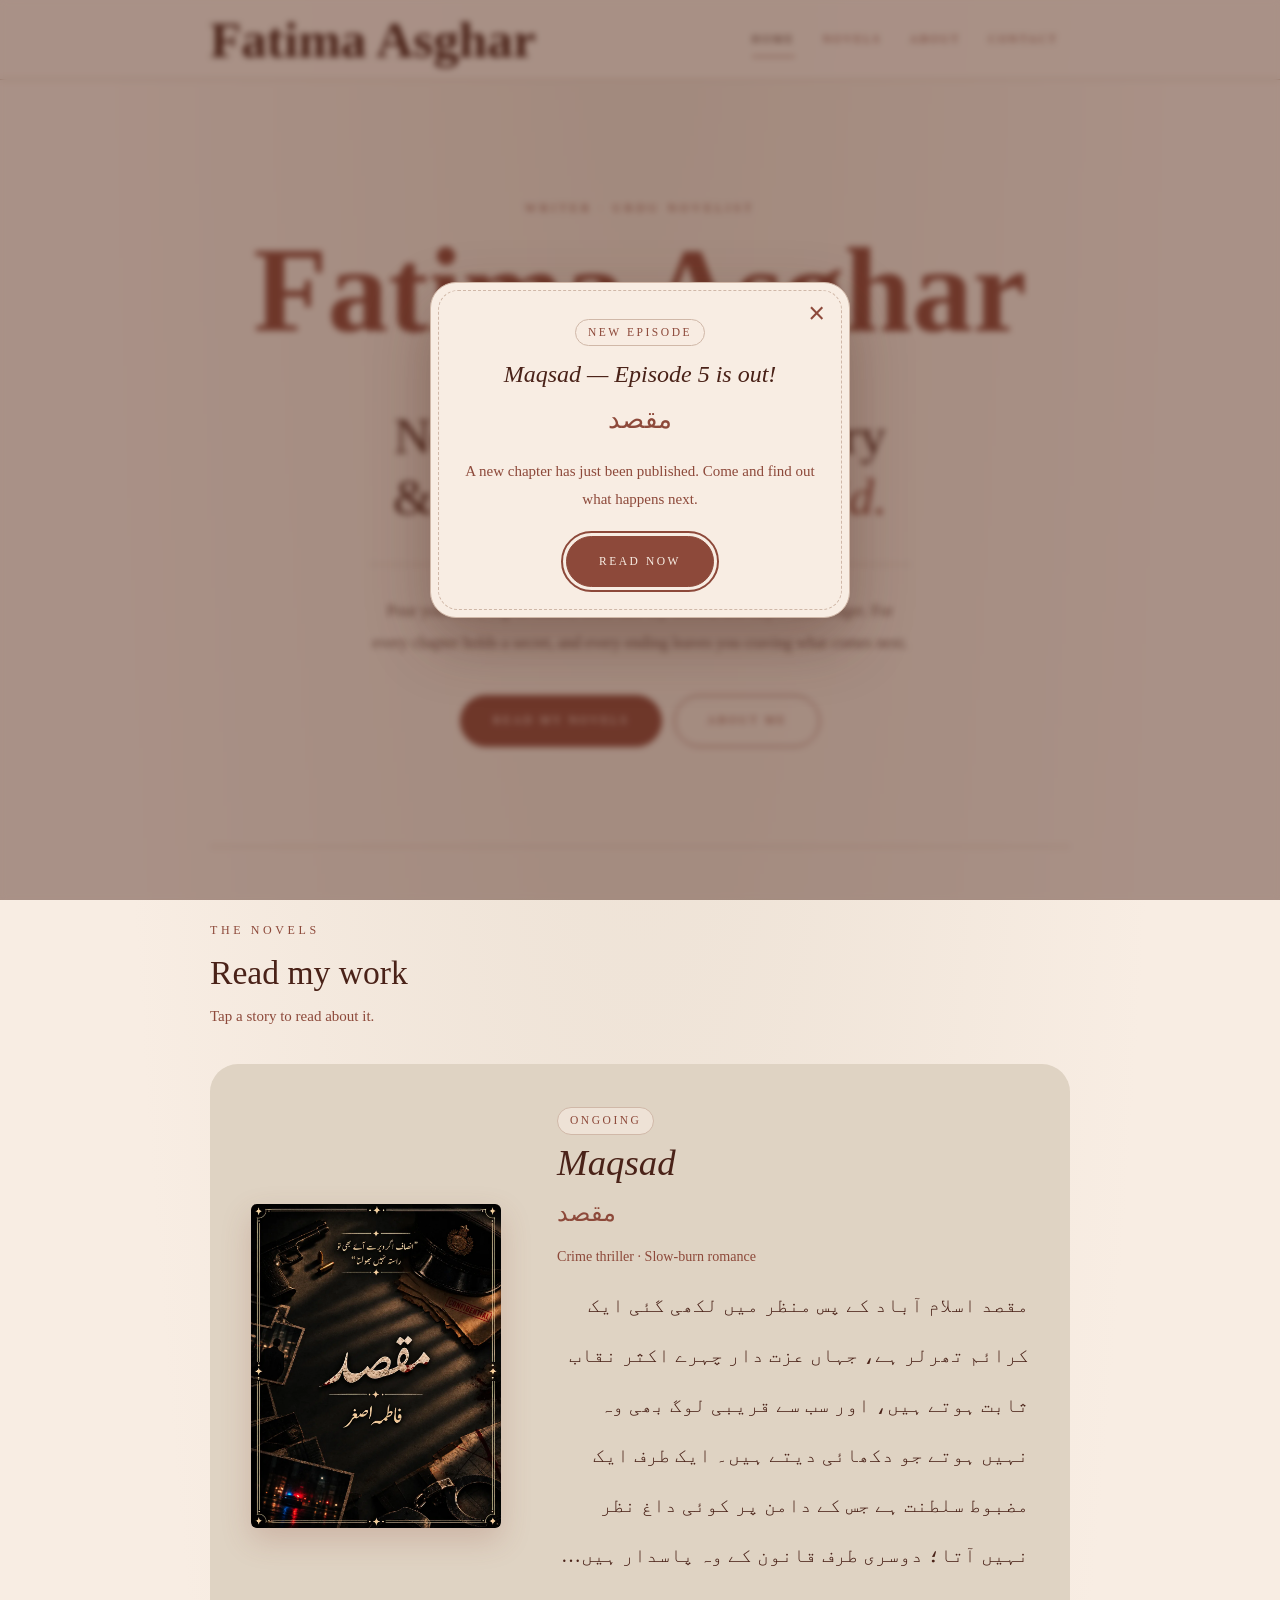
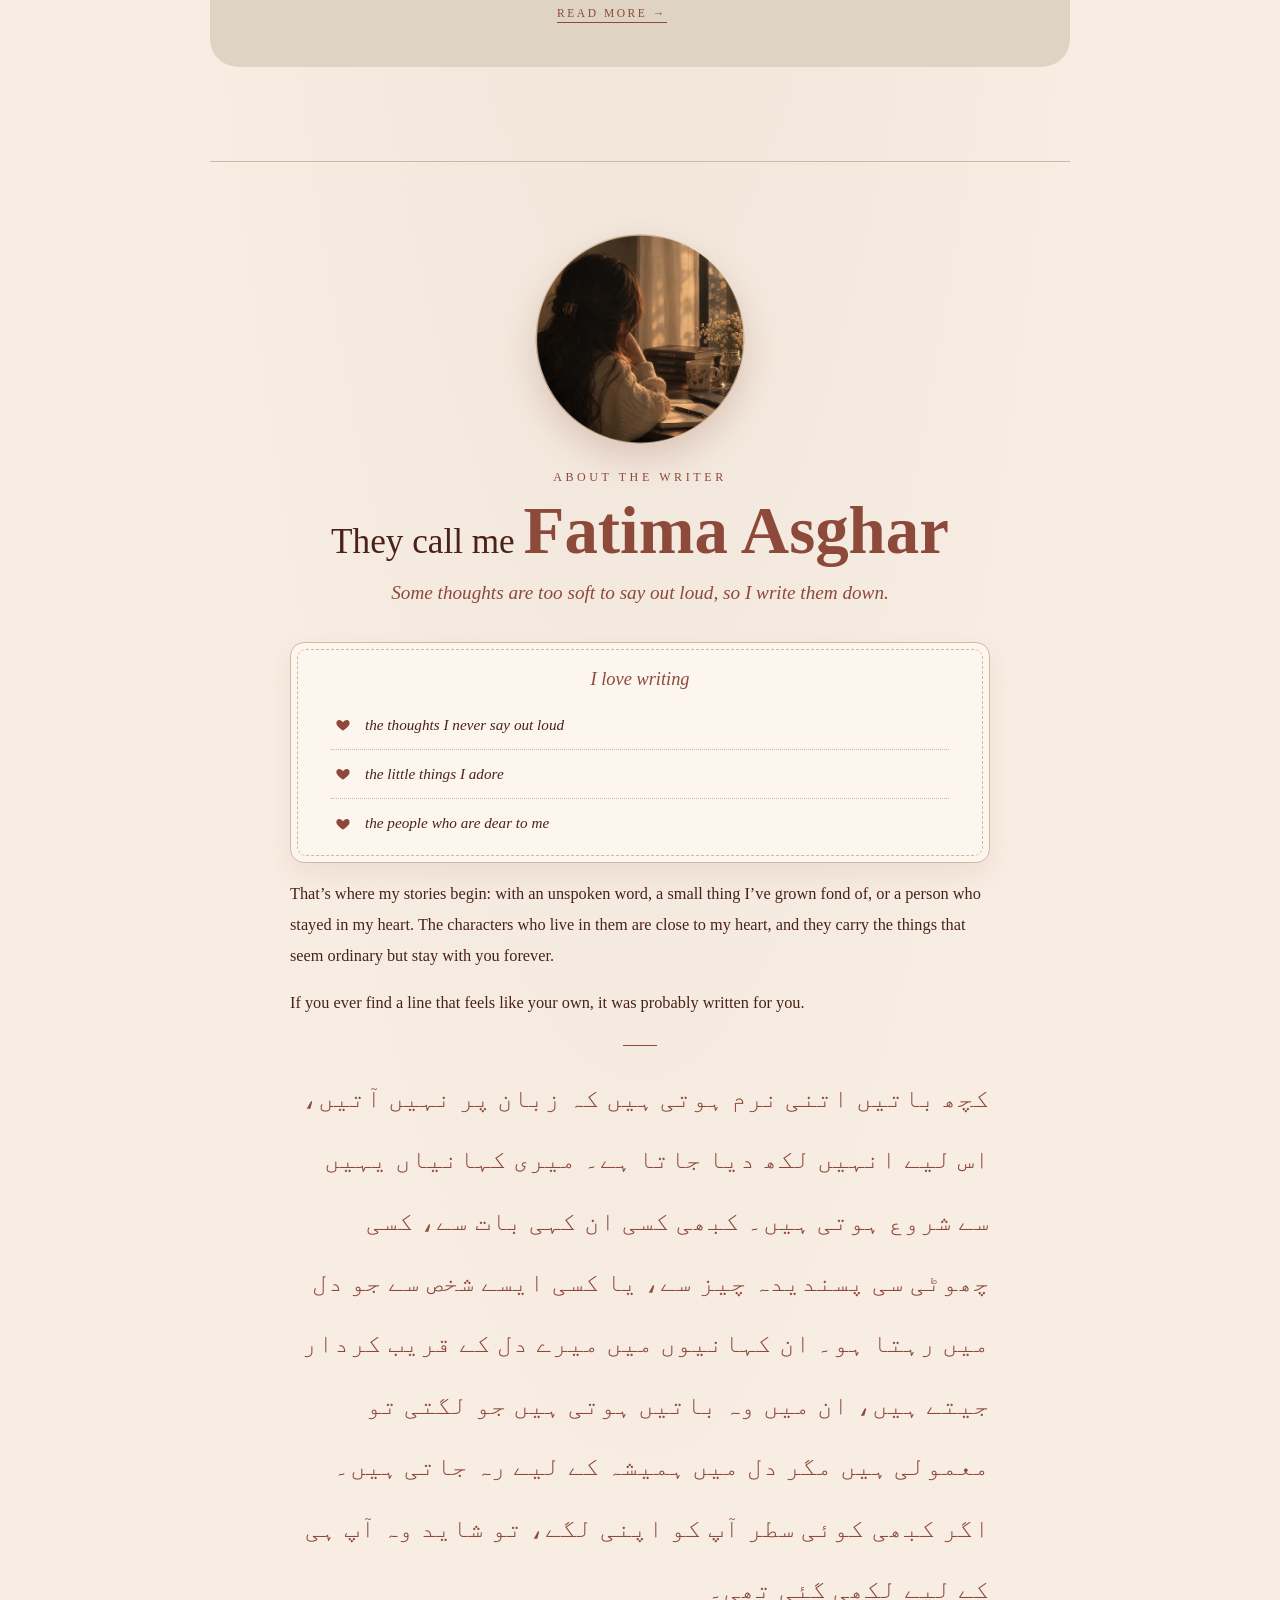
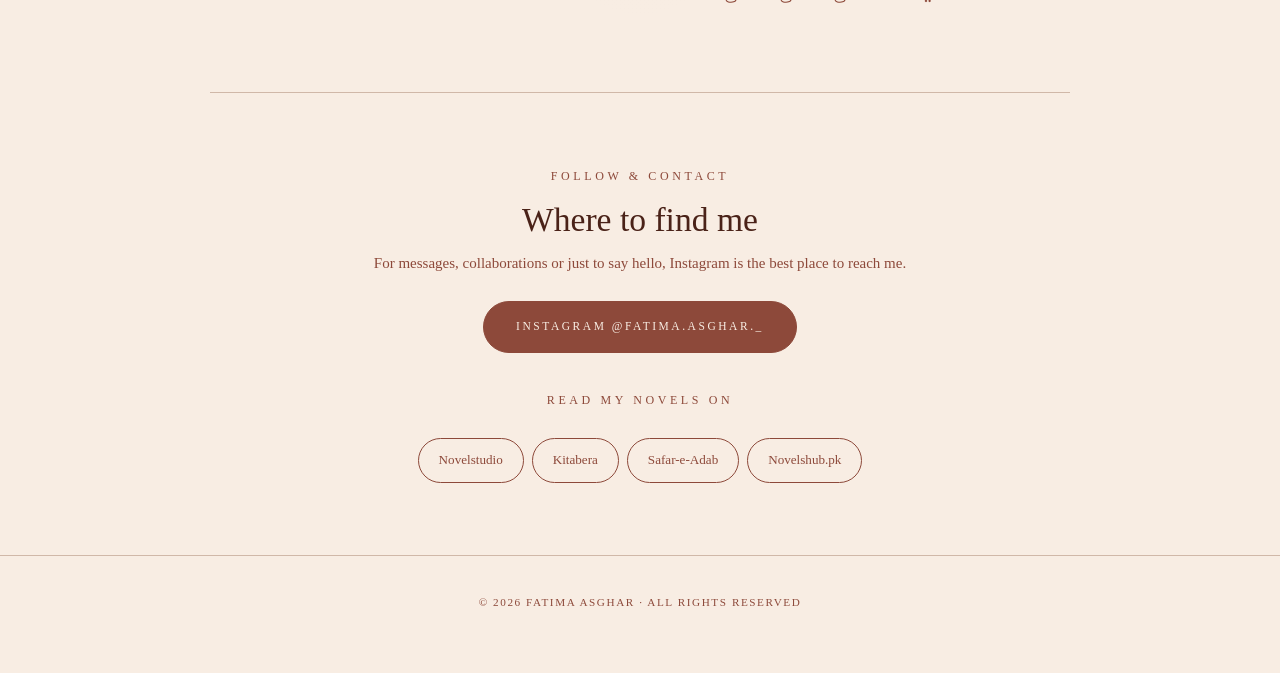
==== index.html @ 2ea10fa3 "Add files via upload" ====
<!DOCTYPE html>
<html lang="en">

<head>
  <meta charset="utf-8">
  <meta name="viewport" content="width=device-width, initial-scale=1, viewport-fit=cover">
  <title>Fatima Asghar Novels — Urdu Novelist | Maqsad</title>
  <meta name="color-scheme" content="light">
  <meta name="theme-color" content="#F8EDE3">
  <meta name="description"
    content="Fatima Asghar novels — read serialized Urdu novels of love, mystery and the things left unsaid. Current novel: Maqsad (مقصد), a crime thriller with a slow-burn romance.">
  <meta name="author" content="Fatima Asghar">
  <meta name="robots" content="index, follow, max-image-preview:large">
  <link rel="canonical" href="https://fatima-asghar.netlify.app/">

  <!-- Share preview (WhatsApp, Instagram, Facebook, Telegram, X, iMessage) -->
  <meta property="og:type" content="website">
  <meta property="og:site_name" content="Fatima Asghar">
  <meta property="og:locale" content="en_US">
  <meta property="og:title" content="Fatima Asghar Novels — Urdu Novelist">
  <meta property="og:description" content="Serialized Urdu novels of love, mystery and the things left unsaid.">
  <meta property="og:url" content="https://fatima-asghar.netlify.app/">
  <meta property="og:image" content="https://fatima-asghar.netlify.app/share.jpg">
  <meta property="og:image:secure_url" content="https://fatima-asghar.netlify.app/share.jpg">
  <meta property="og:image:type" content="image/jpeg">
  <meta property="og:image:width" content="1200">
  <meta property="og:image:height" content="630">
  <meta property="og:image:alt" content="Fatima Asghar writing by a sunlit window, with Urdu books beside her">
  <meta name="twitter:card" content="summary_large_image">
  <meta name="twitter:title" content="Fatima Asghar Novels — Urdu Novelist">
  <meta name="twitter:description" content="Serialized Urdu novels of love, mystery and the things left unsaid.">
  <meta name="twitter:image" content="https://fatima-asghar.netlify.app/share.jpg">

  <!-- Icons: browser tab, Google results, bookmarks, iPhone/iPad, Android -->
  <link rel="icon" href="/favicon.ico" sizes="any">
  <link rel="icon" href="/favicon.svg" type="image/svg+xml">
  <link rel="icon" href="/favicon-48.png" type="image/png" sizes="48x48">
  <link rel="icon" href="/favicon-192.png" type="image/png" sizes="192x192">
  <link rel="apple-touch-icon" href="/apple-touch-icon.png" sizes="180x180">
  <link rel="manifest" href="/site.webmanifest">
  <meta name="application-name" content="Fatima Asghar">
  <meta name="apple-mobile-web-app-title" content="Fatima Asghar">
  <meta name="mobile-web-app-capable" content="yes">
  <!-- Fonts are bundled with the site (fonts/ folder). The small Latin fonts are preloaded; the large Urdu font loads in the background (see script.js) -->
  <link rel="preload" href="fonts/tangerine.woff2" as="font" type="font/woff2" crossorigin>
  <link rel="preload" href="fonts/lb.woff2" as="font" type="font/woff2" crossorigin>
  <link rel="preload" href="fonts/lbi.woff2" as="font" type="font/woff2" crossorigin>
  <script>
    var d = document.documentElement;
    d.classList.add('js', 'fl');
    /* hold the page back for a moment until the small Latin fonts are ready, so text never swaps fonts mid-view */
    function showPage() { d.classList.remove('fl'); }
    if (document.fonts && document.fonts.load) {
      Promise.all([
        document.fonts.load('bold 1em Tangerine', 'Fatima'),
        document.fonts.load('1em "Libre Baskerville"', 'Novels'),
        document.fonts.load('italic 1em "Libre Baskerville"', 'Novels')
      ]).then(showPage, showPage);
    }
    setTimeout(showPage, 2500);
    /* failsafe: if script.js never runs, reveal everything */
    setTimeout(function () { if (!d.dataset.ok) d.classList.remove('js') }, 4000);
  </script>

  <script type="application/ld+json">
  {
    "@context": "https://schema.org",
    "@type": "WebSite",
    "name": "Fatima Asghar",
    "alternateName": ["Fatima Asghar Novels", "Fatima Asghar Urdu Novels"],
    "url": "https://fatima-asghar.netlify.app/"
  }
  </script>

  <script type="application/ld+json">
  {
    "@context": "https://schema.org",
    "@type": "Person",
    "description": "Urdu novelist writing serialized novels of love, mystery and the things left unsaid.",
    "name": "Fatima Asghar",
    "jobTitle": "Urdu novelist",
    "knowsLanguage": "ur",
    "mainEntityOfPage": "https://fatima-asghar.netlify.app/",
    "image": "https://fatima-asghar.netlify.app/writer.webp",
    "url": "https://fatima-asghar.netlify.app/",
    "sameAs": ["https://www.instagram.com/fatima.asghar._/"]
  }
  </script>

  <link rel="stylesheet" href="style.css">
</head>

<body>
  <a class="skip" href="#main">Skip to content</a>
  <canvas id="petals" aria-hidden="true"></canvas>

  <nav id="nav" aria-label="Main">
    <div class="wrap nv">
      <a class="logo" href="#home">Fatima Asghar</a>
      <button class="mb" id="mb" aria-expanded="false" aria-controls="lk">Menu</button>
      <div class="lk" id="lk">
        <a href="#home">Home</a>
        <a href="#novels">Novels</a>
        <a href="#about">About</a>
        <a href="#follow">Contact</a>
      </div>
    </div>
  </nav>

  <main class="wrap" id="main" tabindex="-1">
    <div id="homeView">
      <header class="hero" id="home">
        <div class="lab">Writer · Urdu novelist</div>
        <div class="nm">Fatima Asghar</div>
        <span class="ln"></span>
        <h1>Novels of love, mystery &amp; <i>the things left unsaid.</i></h1>
        <p class="kick"><span>Serialized Urdu fiction, brewed with emotion.</span></p>
        <p class="intro">Pour yourself a cup of coffee, settle into my stories, and stay a little longer. For every
          chapter holds a secret, and every ending leaves you craving what comes next.</p>
        <div class="btns">
          <a class="btn solid" href="#novels">Read my novels</a>
          <a class="btn" href="#about">About me</a>
        </div>
      </header>

      <section id="novels" class="rv">
        <div class="lab">The Novels</div>
        <h2>Read my work</h2>
        <p class="sub">Tap a story to read about it.</p>
        <div id="list"><p class="sub">Fatima Asghar writes serialized Urdu novels of love, mystery and the things left unsaid. Her current novel is Maqsad (مقصد), a crime thriller with a slow-burn romance set in Islamabad. If the list does not appear, please refresh the page, or read the novels on the platforms listed under Contact below.</p></div>
        <noscript>
          <p>Please enable JavaScript to see the novels, or find them on the platforms listed under Contact below.</p>
        </noscript>
      </section>

      <section id="about" class="rv">
        <div class="about">
          <img class="pfp" src="writer.webp" alt="Fatima Asghar writing by a sunlit window" width="240" height="240" loading="lazy">
          <div class="lab">About the writer</div>
          <h2 class="script">They call me <span class="sig">Fatima Asghar</span></h2>
          <p class="lead">Some thoughts are too soft to say out loud, so I write them down.</p>
          <div class="loves">
            <div class="lab">I love writing</div>
            <div><i class="bu" aria-hidden="true"></i>the thoughts I never say out loud</div>
            <div><i class="bu" aria-hidden="true"></i>the little things I adore</div>
            <div><i class="bu" aria-hidden="true"></i>the people who are dear to me</div>
          </div>
          <p class="body">That’s where my stories begin: with an unspoken word, a small thing I’ve grown fond of, or a
            person who
            stayed in my heart. The characters who live in them are close to my heart, and they carry the things that
            seem ordinary but stay with you forever.</p>
          <p class="body">If you ever find a line that feels like your own, it was probably written for you.</p>
          <span class="ln"></span>
          <p class="ur" lang="ur" dir="rtl">کچھ باتیں اتنی نرم ہوتی ہیں کہ زبان پر نہیں آتیں، اس لیے انہیں لکھ دیا
            جاتا ہے۔ میری کہانیاں
            یہیں سے شروع ہوتی ہیں۔ کبھی کسی ان کہی بات سے، کسی چھوٹی سی پسندیدہ چیز سے، یا کسی ایسے شخص سے جو دل میں
            رہتا
            ہو۔
            ان کہانیوں میں میرے دل کے قریب کردار جیتے ہیں، ان میں وہ باتیں ہوتی ہیں جو لگتی تو معمولی ہیں مگر دل میں
            ہمیشہ
            کے لیے رہ جاتی ہیں۔ اگر کبھی کوئی سطر آپ کو اپنی لگے، تو شاید وہ آپ ہی کے لیے لکھی گئی تھی۔</p>
        </div>
      </section>

      <section id="follow" class="rv follow">
        <div class="lab">Follow &amp; contact</div>
        <h2>Where to find me</h2>
        <p class="sub">For messages, collaborations or just to say hello, Instagram is the best place to reach me.</p>
        <a class="btn solid" href="https://www.instagram.com/fatima.asghar._/" target="_blank" rel="noopener">Instagram
          @fatima.asghar._</a>
        <div class="lab read">Read my novels on</div>
        <ul class="plats" aria-label="Platforms where my novels are published">
          <li class="lnk"><a href="https://novelstudiopk.com/?s=Fatima+asghar" target="_blank"
              rel="noopener">Novelstudio</a></li>
          <li class="lnk"><a href="https://kitabera.vercel.app/writer/fatima-asghar" target="_blank"
              rel="noopener">Kitabera</a></li>
          <li class="lnk"><a href="https://safareadab.com/author/asgharfatima/" target="_blank"
              rel="noopener">Safar-e-Adab</a></li>
          <li class="lnk"><a href="https://novelshub.pk/book-author/fatima-asghar" target="_blank"
              rel="noopener">Novelshub.pk</a></li>
        </ul>
      </section>
    </div>

    <div id="novelView" hidden></div>
  </main>

  <footer>© <span id="yr"></span> Fatima Asghar · All rights reserved</footer>
  <button id="top" aria-label="Back to top">↑</button>

  <div class="pop" id="pop" hidden role="dialog" aria-modal="true" aria-labelledby="popT">
    <div class="pop-card">
      <button class="pop-x" id="popX" aria-label="Close">×</button>
      <span class="pill">New episode</span>
      <h3 id="popT"></h3>
      <p class="ur" lang="ur" dir="rtl" id="popU"></p>
      <p class="pop-s" id="popS"></p>
      <a class="btn solid" id="popGo" href="#">Read now</a>
    </div>
  </div>

  <script src="script.js"></script>
</body>

</html>
---- style.css ----
/* ===== Fonts (bundled in /fonts, nothing loads from Google) ===== */
@font-face {
  font-family: 'Tangerine';
  src: url('fonts/tangerine.woff2') format('woff2');
  font-weight: 700;
  font-style: normal;
  font-display: block;
}

@font-face {
  font-family: 'Libre Baskerville';
  src: url('fonts/lb.woff2') format('woff2');
  font-weight: 400 700;
  font-style: normal;
  font-display: block;
}

@font-face {
  font-family: 'Libre Baskerville';
  src: url('fonts/lbi.woff2') format('woff2');
  font-weight: 400 700;
  font-style: italic;
  font-display: block;
}

/* Jameel Noori is large (5 MB). Noto Nastaliq (160 KB) shows right away, then Jameel replaces it once it has downloaded. */
@font-face {
  font-family: 'Jameel Noori Nastaleeq';
  src: url('fonts/jameel.woff2') format('woff2');
  font-weight: 400;
  font-style: normal;
  font-display: swap;
}

@font-face {
  font-family: 'Noto Nastaliq Urdu';
  src: url('fonts/noto-nastaliq-urdu.woff2') format('woff2');
  font-weight: 400;
  font-style: normal;
  font-display: swap;
}

/* ===== Tokens ===== */
:root {
  color-scheme: light;
  --bg: #F8EDE3;
  --sand: #DFD3C3;
  --line: #D0B8A8;
  --accent: #8D493A;
  --soft: #8D493A;
  --ink: #4a2218;
  --muted: #6f4f44;
  --radius: 26px;
  --serif: 'Libre Baskerville', Georgia, serif;
  --script: 'Tangerine', cursive;
  --urdu: 'Jameel Noori Nastaleeq', 'Noto Nastaliq Urdu', 'Noto Naskh Arabic', 'Segoe UI', Tahoma, serif;
  box-sizing: border-box;
  padding-top: env(safe-area-inset-top, 0px);
  padding-bottom: env(safe-area-inset-bottom, 0px);
}

/* ===== Base ===== */
* {
  box-sizing: border-box
}

html {
  scroll-padding-top: calc(84px + env(safe-area-inset-top, 0px));
  scroll-behavior: smooth
}

body {
  margin: 0;
  background: var(--bg);
  background-image: radial-gradient(ellipse at 50% -10%, rgba(223, 211, 195, .55), transparent 60%);
  background-repeat: no-repeat;
  color: var(--ink);
  font: 400 15px/1.9 var(--serif);
  overflow-x: hidden;
  -webkit-text-size-adjust: 100%;
}

.ur {
  font-family: var(--urdu);
  line-height: 2.4
}

h1,
h2,
h3 {
  font-family: var(--serif);
  font-weight: 400;
  margin: 0;
  line-height: 1.2
}

img {
  max-width: 100%;
  display: block
}

a {
  color: var(--accent);
  text-underline-offset: 4px
}

::selection {
  background: var(--accent);
  color: var(--bg)
}

:focus-visible {
  outline: 2px solid var(--accent);
  outline-offset: 3px;
  border-radius: 6px
}

canvas {
  position: fixed;
  inset: 0;
  width: 100%;
  height: 100%;
  pointer-events: none;
  z-index: 5
}

.skip {
  position: absolute;
  left: -999px;
  top: 8px;
  background: var(--ink);
  color: var(--bg);
  padding: 8px 14px;
  z-index: 20
}

.skip:focus {
  left: 8px
}

.wrap {
  max-width: 980px;
  margin: auto;
  padding: 0 clamp(18px, 6vw, 60px)
}

.lab {
  letter-spacing: .3em;
  text-transform: uppercase;
  font-size: .75rem;
  color: var(--accent)
}

.ln {
  display: block;
  width: 34px;
  height: 1px;
  background: var(--accent);
  margin: 26px auto 0
}

/* ===== Nav ===== */
nav {
  position: sticky;
  top: env(safe-area-inset-top, 0px);
  z-index: 6;
  background: rgba(248, 237, 227, .88);
  backdrop-filter: blur(10px);
  -webkit-backdrop-filter: blur(10px);
  border-bottom: 1px solid var(--line);
}

.nv {
  display: flex;
  align-items: center;
  justify-content: space-between;
  flex-wrap: wrap;
  gap: 8px;
  padding-top: 8px;
  padding-bottom: 8px
}

.logo {
  font: 700 3.2rem/1 var(--script);
  color: var(--ink);
  text-decoration: none
}

.lk a {
  color: var(--soft);
  text-decoration: none;
  padding: 12px 12px;
  font-size: .72rem;
  letter-spacing: .2em;
  text-transform: uppercase;
  display: inline-block;
  position: relative;
  transition: color .25s;
}

.lk a::after {
  content: "";
  position: absolute;
  left: 12px;
  right: 12px;
  bottom: 6px;
  height: 1px;
  background: var(--accent);
  transform: scaleX(0);
  transform-origin: left;
  transition: transform .3s;
}

.lk a:hover {
  color: var(--ink)
}

.lk a:hover::after,
.lk a.on::after {
  transform: scaleX(1)
}

.lk a.on {
  color: var(--ink)
}

.mb {
  display: none;
  background: none;
  border: 1px solid var(--accent);
  color: var(--ink);
  padding: 10px 18px;
  border-radius: 999px;
  font: inherit;
  font-size: .7rem;
  letter-spacing: .2em;
  text-transform: uppercase;
  cursor: pointer;
}

/* ===== Hero ===== */
.hero {
  padding: clamp(48px, 13vh, 120px) 0 clamp(50px, 11vh, 100px);
  text-align: center
}

.nm {
  font: 700 clamp(4.4rem, 16vw, 7.6rem)/1 var(--script);
  color: var(--accent);
  margin-top: 10px
}

.hero h1 {
  font-size: clamp(1.7rem, 5.2vw, 3.2rem);
  margin: 26px auto 20px;
  max-width: 15em
}

.hero h1 i {
  font-style: italic;
  color: var(--accent)
}

.hero p {
  color: var(--soft);
  max-width: 30em;
  margin: 0 auto 34px
}

.btns {
  display: flex;
  gap: 12px;
  justify-content: center;
  flex-wrap: wrap
}

.btn {
  display: inline-block;
  padding: 14px 32px;
  border: 1px solid var(--accent);
  color: var(--accent);
  text-decoration: none;
  font: inherit;
  font-size: .72rem;
  letter-spacing: .22em;
  text-transform: uppercase;
  border-radius: 999px;
  background: none;
  cursor: pointer;
  transition: background .25s, color .25s, border-color .25s, transform .25s;
}

.btn:hover {
  background: var(--ink);
  border-color: var(--ink);
  color: var(--bg);
  transform: translateY(-2px)
}

.btn.solid {
  background: var(--accent);
  color: var(--bg)
}

.btn.solid:hover {
  background: var(--ink)
}

/* ===== Sections ===== */
section {
  padding: clamp(44px, 8vh, 84px) 0;
  border-top: 1px solid var(--line)
}

h2 {
  font-size: clamp(1.5rem, 3.6vw, 2.1rem);
  margin: 12px 0 8px
}

.sub {
  color: var(--soft);
  margin: 0 0 34px
}

/* ===== Covers & novel cards ===== */
.cv {
  aspect-ratio: 640/829;
  overflow: hidden;
  border-radius: 6px;
  box-shadow: 0 12px 30px rgba(141, 73, 58, .22);
  transition: transform .4s, box-shadow .4s;
  background: var(--line);
}

.cv {
  position: relative
}

.cv img {
  width: 100%;
  height: 100%;
  object-fit: cover
}

.cv.nocover img {
  display: none
}

.cv.nocover::after {
  content: attr(data-t);
  position: absolute;
  inset: 0;
  display: grid;
  place-items: center;
  padding: 16px;
  text-align: center;
  font: italic 1.7rem/1.2 var(--serif);
  color: var(--accent)
}

.feat {
  display: grid;
  grid-template-columns: minmax(170px, 250px) 1fr;
  gap: clamp(22px, 5vw, 56px);
  align-items: center;
  background: var(--sand);
  border-radius: 28px;
  padding: clamp(18px, 4vw, 40px);
  margin-bottom: 22px;
  text-decoration: none;
  color: var(--ink);
  border: 1px solid transparent;
  transition: border-color .3s, box-shadow .3s;
}

.feat:hover {
  border-color: var(--line);
  box-shadow: 0 18px 40px rgba(141, 73, 58, .12)
}

.feat:hover .cv {
  transform: translateY(-6px) rotate(-.6deg);
  box-shadow: 0 20px 40px rgba(141, 73, 58, .3)
}

.feat h3 {
  font-style: italic;
  font-size: clamp(1.7rem, 4vw, 2.3rem);
  margin: 6px 0 0
}

.feat .ur {
  font-size: 1.5rem;
  color: var(--soft)
}

.feat p {
  margin: 10px 0 18px
}

.feat .more {
  font-size: .72rem;
  letter-spacing: .22em;
  text-transform: uppercase;
  color: var(--accent);
  border-bottom: 1px solid var(--accent);
  padding-bottom: 3px
}

.pill {
  display: inline-block;
  font-size: .72rem;
  letter-spacing: .22em;
  text-transform: uppercase;
  color: var(--accent);
  border: 1px solid var(--line);
  border-radius: 999px;
  padding: 2px 12px;
  background: rgba(248, 237, 227, .6);
}

.tag {
  color: var(--soft);
  font-size: .88rem
}

/* ===== About ===== */
.about {
  margin: auto;
  text-align: center;
  max-width: 700px
}

.about p {
  margin: 16px 0 0;
  font-size: 1.02rem
}

.about .script {
  font: 400 clamp(1.5rem, 4.6vw, 2.2rem)/1.35 var(--serif);
  color: var(--ink);
  margin: 8px 0 10px
}

.about .script .sig {
  font: 700 1.9em/1 var(--script);
  color: var(--accent);
  white-space: nowrap
}

.about .lead {
  font: italic 400 1.2rem/1.7 var(--serif);
  color: var(--accent);
  margin-top: 12px
}

.about .body {
  text-align: left
}

.about .ur {
  font-size: 1.6rem;
  color: var(--soft);
  margin-top: 22px;
  text-align: right
}

/* ===== Follow ===== */
.follow {
  text-align: center
}

.follow .sub {
  margin-bottom: 24px
}

.plats {
  list-style: none;
  display: flex;
  flex-wrap: wrap;
  justify-content: center;
  gap: 8px;
  margin: 26px auto 0;
  padding: 0;
  max-width: 34em
}

.plats li {
  font-size: .82rem;
  color: var(--soft);
  border: 1px solid var(--line);
  border-radius: 999px;
  overflow: hidden
}

.plats li>* {
  display: block;
  padding: 9px 20px;
  color: inherit;
  text-decoration: none
}

.plats .lnk {
  border-color: var(--accent);
  color: var(--accent)
}

.plats a:hover {
  background: var(--accent);
  color: var(--bg)
}

/* ===== Novel page ===== */
.back {
  display: inline-block;
  margin-top: 26px;
  padding: 10px 0;
  font-size: .72rem;
  letter-spacing: .22em;
  text-transform: uppercase;
  color: var(--soft);
  text-decoration: none
}

.back:hover {
  color: var(--ink)
}

.np {
  display: grid;
  grid-template-columns: minmax(200px, 300px) 1fr;
  gap: clamp(26px, 6vw, 70px);
  padding: 3vh 0 9vh;
  align-items: start;
  animation: fade .6s
}

.np .cv {
  position: sticky;
  top: 96px
}

.np h1 {
  font-size: clamp(2.1rem, 6vw, 3.4rem);
  margin: 12px 0 0;
  font-style: italic
}

.np .ur {
  font-size: 1.8rem;
  color: var(--soft)
}

.np .tag {
  margin: 6px 0 28px
}

.lines p {
  margin: 0 0 12px;
  font-size: 1.02rem
}

.lines p:last-child {
  font: italic 400 1.2rem/1.7 var(--serif);
  color: var(--accent);
  margin-top: 24px
}

.np .sh {
  display: flex;
  align-items: center;
  gap: 14px;
  font: 400 .75rem var(--serif);
  letter-spacing: .26em;
  text-transform: uppercase;
  margin: 46px 0 14px;
  color: var(--accent);
}

.np .sh::after {
  content: "";
  flex: 1;
  height: 1px;
  background: var(--line)
}

/* Characters */
.cast {
  display: grid;
  grid-template-columns: 1fr 1fr;
  gap: 12px
}

/* 2 columns = one pair per row */
.char {
  background: var(--sand);
  border-radius: 20px;
  padding: 16px 20px 8px;
  display: flex;
  flex-direction: column;
  gap: 0;
  border: 1px solid transparent;
  transition: border-color .3s, transform .3s;
}

.char:hover {
  border-color: var(--line);
  transform: translateY(-2px)
}

.char b {
  font-weight: 400;
  font-style: italic;
  font-size: 1.02rem;
  line-height: 1.4
}

.char .ur {
  font-size: 1.35rem;
  color: var(--accent);
  text-align: right;
  line-height: 2.2
}

/* Episodes */
.eps {
  display: flex;
  flex-direction: column
}

.ep {
  display: flex;
  align-items: center;
  justify-content: space-between;
  gap: 12px;
  padding: 12px 0;
  border-bottom: 1px solid var(--line);
  font-size: .92rem
}

.ep b {
  font-weight: 400
}

.ep span {
  font-size: .72rem;
  letter-spacing: .18em;
  text-transform: uppercase;
  color: var(--accent)
}

.ep.soon {
  color: var(--muted)
}

.ep.soon span {
  color: var(--muted);
  border: 1px dashed var(--line);
  border-radius: 999px;
  padding: 2px 12px
}

/* ===== Footer & back-to-top ===== */
footer {
  text-align: center;
  color: var(--soft);
  font-size: .7rem;
  letter-spacing: .14em;
  text-transform: uppercase;
  padding: 36px 18px 60px;
  border-top: 1px solid var(--line)
}

#top {
  position: fixed;
  right: calc(16px + env(safe-area-inset-right, 0px));
  bottom: calc(16px + env(safe-area-inset-bottom, 0px));
  z-index: 7;
  width: 46px;
  height: 46px;
  border-radius: 50%;
  border: 1px solid var(--line);
  background: var(--bg);
  color: var(--accent);
  font-size: 1.1rem;
  cursor: pointer;
  opacity: 0;
  visibility: hidden;
  pointer-events: none;
  transition: opacity .3s, visibility .3s;
}

#top.show {
  opacity: 1;
  visibility: visible;
  pointer-events: auto
}

/* ===== Motion ===== */
@keyframes fade {
  from {
    opacity: 0;
    transform: translateY(10px)
  }

  to {
    opacity: 1;
    transform: none
  }
}

.js .rv {
  opacity: 0;
  transform: translateY(14px);
  transition: opacity .8s, transform .8s
}

.js .rv.in {
  opacity: 1;
  transform: none
}

/* ===== Mobile ===== */
@media (max-width: 640px) {
  .mb {
    display: block
  }

  .lk {
    display: none;
    width: 100%;
    flex-direction: column;
    padding-bottom: 6px
  }

  .nav-open .lk {
    display: flex
  }

  .lk a {
    border-top: 1px solid var(--line);
    padding: 15px 4px
  }

  .lk a::after {
    display: none
  }

  .feat,
  .np {
    grid-template-columns: 1fr
  }

  .feat .cv,
  .np .cv {
    max-width: 240px;
    margin: 0 auto;
    position: static
  }

  .feat {
    text-align: center
  }

  .np .tag {
    margin-bottom: 20px
  }

  .btn {
    width: 100%;
    max-width: 320px
  }

  .cast {
    grid-template-columns: 1fr 1fr;
    gap: 10px
  }

  .char {
    padding: 14px 14px 6px
  }
}

@media (prefers-reduced-motion: reduce) {
  * {
    animation: none !important;
    transition: none !important;
    scroll-behavior: auto !important
  }

  .js .rv {
    opacity: 1;
    transform: none
  }
}

/* ===== Added ===== */
.follow .read {
  margin-top: 36px
}

.np .plats {
  justify-content: flex-start;
  margin: 0;
  max-width: none
}

a.ep {
  color: inherit;
  text-decoration: none;
  transition: background .25s, padding .25s
}

a.ep:hover {
  background: var(--sand);
  padding-left: 10px;
  padding-right: 10px
}

/* ===== Fonts gate: page appears once the Latin fonts are ready ===== */
.fl body {
  visibility: hidden
}

.ur,
.ub {
  overflow-wrap: normal;
  word-break: normal;
  hyphens: none
}

/* ===== Responsive ===== */
img,
canvas {
  max-width: 100%
}

@media (min-width: 641px) and (max-width: 980px) {
  .np {
    grid-template-columns: minmax(180px, 240px) 1fr;
    gap: 32px
  }
}

@media (max-width: 760px) {
  body {
    font-size: 15.5px
  }

  .lk a {
    padding: 12px 8px;
    letter-spacing: .14em
  }

  .lk a::after {
    left: 8px;
    right: 8px
  }

  .feat {
    padding: 22px 18px
  }

  .about .ur {
    font-size: 1.45rem
  }
}

@media (max-width: 640px) {
  .logo {
    font-size: 3rem
  }

  .hero {
    padding-top: 40px
  }

  .hero h1 {
    margin-top: 20px
  }

  .np {
    grid-template-columns: 1fr;
    gap: 22px
  }

  .np .cv {
    max-width: 230px;
    margin: 0 auto
  }

  .lines p.ub,
  .lines p.ub:last-child {
    font-size: 1.2rem;
    line-height: 2.4
  }

  .np .plats {
    justify-content: center
  }

  .np .sh {
    margin-top: 36px
  }

  .np h1,
  .np .ur,
  .np .tag,
  .np .pill {
    text-align: center
  }

  .np>div {
    text-align: left
  }

  .np>div>.pill,
  .np>div>h1,
  .np>div>.ur,
  .np>div>.tag {
    display: block;
    text-align: center
  }

  .np>div>.pill {
    width: max-content;
    margin: 0 auto
  }

  .loves {
    padding: 14px 18px 6px
  }

  .about .ur {
    font-size: 1.35rem
  }

  .ep {
    flex-wrap: wrap
  }

  footer {
    letter-spacing: .08em;
    line-height: 1.8
  }
}

@media (max-width: 420px) {
  .wrap {
    padding-left: 16px;
    padding-right: 16px
  }

  .cast {
    grid-template-columns: 1fr
  }

  .plats li {
    font-size: .78rem
  }

  .plats li>* {
    padding: 9px 16px
  }

  .btn {
    padding: 14px 20px;
    letter-spacing: .16em
  }

  .loves div:not(.lab) {
    font-size: .95rem
  }
}

@media (min-width: 1400px) {
  body {
    font-size: 16.5px
  }

  .wrap {
    max-width: 1080px
  }
}


/* ===== "I love writing" note card ===== */
.loves {
  position: relative;
  background: #FCF6EF;
  border: 1px solid var(--line);
  border-radius: 14px;
  padding: 24px clamp(20px, 5vw, 40px) 14px;
  margin: 32px 0 10px;
  box-shadow: 0 12px 26px rgba(141, 73, 58, .09);
  text-align: left
}

.loves::before {
  content: "";
  position: absolute;
  inset: 6px;
  border: 1px dashed var(--line);
  border-radius: 9px;
  pointer-events: none
}

.loves .lab {
  font: italic 400 1.15rem/1.4 var(--serif);
  letter-spacing: 0;
  text-transform: none;
  text-align: center;
  color: var(--accent);
  margin: 0 0 8px
}

.loves div:not(.lab) {
  display: flex;
  gap: 14px;
  align-items: center;
  padding: 12px 4px;
  border-bottom: 1px dotted var(--line);
  font-style: italic;
  font-size: .95rem;
  line-height: 1.6
}

.loves div:last-child {
  border-bottom: 0
}

.loves .bu {
  flex: 0 0 auto;
  width: 16px;
  height: 16px;
  border-radius: 0;
  background: url("data:image/svg+xml,%3Csvg xmlns='http://www.w3.org/2000/svg' viewBox='0 0 24 24'%3E%3Cpath fill='%238D493A' d='M12 20.500s-7.500-4.600-9.500-9.200C1.200 8.100 3 4.500 6.400 4.500c2 0 3.600 1.200 4.600 2.800h2c1-1.600 2.600-2.800 4.600-2.800 3.400 0 5.200 3.600 3.900 6.800-2 4.600-9.500 9.200-9.500 9.200z'/%3E%3C/svg%3E") center/contain no-repeat;
  box-shadow: none;
  transform: none
}

/* ===== Hero intro ===== */
.hero h1 {
  text-wrap: balance
}

.hero .kick {
  display: flex;
  align-items: center;
  justify-content: center;
  gap: 16px;
  max-width: 34em;
  margin: 0 auto 14px;
  font: italic 400 clamp(1.05rem, 2.6vw, 1.3rem)/1.6 var(--serif);
  color: var(--accent);
}

.hero .kick::before,
.hero .kick::after {
  content: "";
  flex: 1 1 24px;
  max-width: 64px;
  height: 1px;
  background: var(--line)
}

.hero .kick span {
  text-wrap: balance
}

.hero .intro {
  max-width: 46em;
  margin: 0 auto 36px;
  color: var(--muted);
  font-size: 1rem;
  line-height: 2;
  text-wrap: balance
}

@media (max-width: 640px) {
  .hero .kick::before,
  .hero .kick::after {
    display: none
  }
}


/* ===== Urdu text: right-to-left, joined letters, readable Nastaliq ===== */
.ur,
.ub {
  font-family: var(--urdu);
  direction: rtl;
  letter-spacing: 0 !important;
  word-spacing: normal;
  text-transform: none !important;
  font-style: normal !important;
  font-kerning: normal;
  text-rendering: optimizeLegibility
}

.ub {
  text-align: right;
  font-size: 1.25rem;
  line-height: 2.5;
  color: var(--ink)
}

.feat .ub {
  margin: 10px 0 18px;
  display: -webkit-box;
  -webkit-line-clamp: 6;
  line-clamp: 6;
  -webkit-box-orient: vertical;
  overflow: hidden
}

.lines p.ub,
.lines p.ub:last-child {
  font: normal 400 1.3rem/2.6 var(--urdu);
  color: var(--ink);
  margin: 0 0 14px
}


/* ===== Phone: smaller home hero ===== */
@media (max-width: 640px) {
  .logo {
    font-size: 2.5rem
  }

  .hero {
    padding: 28px 0 44px
  }

  .hero .lab {
    font-size: .64rem;
    letter-spacing: .24em
  }

  .nm {
    font-size: clamp(3.2rem, 14vw, 4rem);
    margin-top: 6px
  }

  .hero .ln {
    margin-top: 16px
  }

  .hero h1 {
    font-size: 1.45rem;
    margin: 16px auto 14px
  }

  .hero .kick {
    font-size: .98rem;
    margin-bottom: 10px
  }

  .hero .intro {
    font-size: .9rem;
    line-height: 1.85;
    margin-bottom: 26px
  }

  .hero .btn {
    padding: 12px 20px;
    font-size: .68rem
  }
}


/* ===== QA fixes ===== */
/* heading is focused by script for screen readers; don't draw a box around it */
#novelView h1:focus,
#novelView h1:focus-visible {
  outline: none
}

/* Urdu title sits next to the English title on tablet/desktop (it was jumping to the far right) */
@media (min-width: 641px) {
  .feat > div > .ur,
  .np > div > .ur {
    text-align: left
  }
}

/* keep the top bar on one row just above the phone breakpoint */
@media (min-width: 641px) and (max-width: 720px) {
  .logo {
    font-size: 2.6rem
  }

  .lk a {
    padding: 12px 7px;
    letter-spacing: .12em
  }
}

/* character-card Urdu names stay right-aligned on phones too (the centered Urdu title rule was leaking onto them) */
.np .char .ur {
  text-align: right
}

/* ===== Nav breathing room ===== */
nav .nv {
  padding-top: 14px;
  padding-bottom: 14px
}

@media (max-width: 640px) {
  nav .nv {
    padding-top: 12px;
    padding-bottom: 12px
  }
}

/* ===== Phone: slightly smaller Urdu text ===== */
@media (max-width: 640px) {
  .ub {
    font-size: 1.1rem
  }

  .feat .ub {
    font-size: 1.05rem
  }

  .lines p.ub,
  .lines p.ub:last-child {
    font-size: 1.12rem;
    line-height: 2.4
  }

  .feat .ur {
    font-size: 1.3rem
  }

  .np .ur {
    font-size: 1.55rem
  }

  .about .ur {
    font-size: 1.2rem
  }

  .np .char .ur {
    font-size: 1.2rem
  }
}

/* ===== New-episode popup ===== */
.pop {
  position: fixed;
  inset: 0;
  z-index: 30;
  display: grid;
  place-items: center;
  padding: 20px;
  background: rgba(74, 34, 24, .45);
  backdrop-filter: blur(3px);
  animation: fade .4s
}

.pop[hidden] { display: none }

.pop-card {
  position: relative;
  max-width: 420px;
  width: 100%;
  text-align: center;
  background: var(--bg);
  border: 1px solid var(--line);
  border-radius: var(--radius);
  padding: 34px 28px 30px;
  box-shadow: 0 24px 60px rgba(74, 34, 24, .35)
}

.pop-card::before {
  content: "";
  position: absolute;
  inset: 7px;
  border: 1px dashed var(--line);
  border-radius: 20px;
  pointer-events: none
}

.pop-card h3 { font-style: italic; font-size: 1.5rem; margin: 14px 0 0 }
.pop-card .ur { font-size: 1.6rem; color: var(--accent); margin: 0 }
.pop-s { color: var(--soft); margin: 6px 0 22px }

.pop-x {
  position: absolute;
  top: 10px;
  right: 14px;
  z-index: 1;
  background: none;
  border: 0;
  font-size: 1.8rem;
  line-height: 1;
  color: var(--accent);
  cursor: pointer;
  padding: 6px 10px
}

/* ===== Round writer portrait ===== */
.pfp {
  width: clamp(150px, 38vw, 210px);
  height: auto;
  aspect-ratio: 1;
  border-radius: 50%;
  margin: 0 auto 22px;
  object-fit: cover;
  box-shadow: 0 14px 34px rgba(141, 73, 58, .22)
}
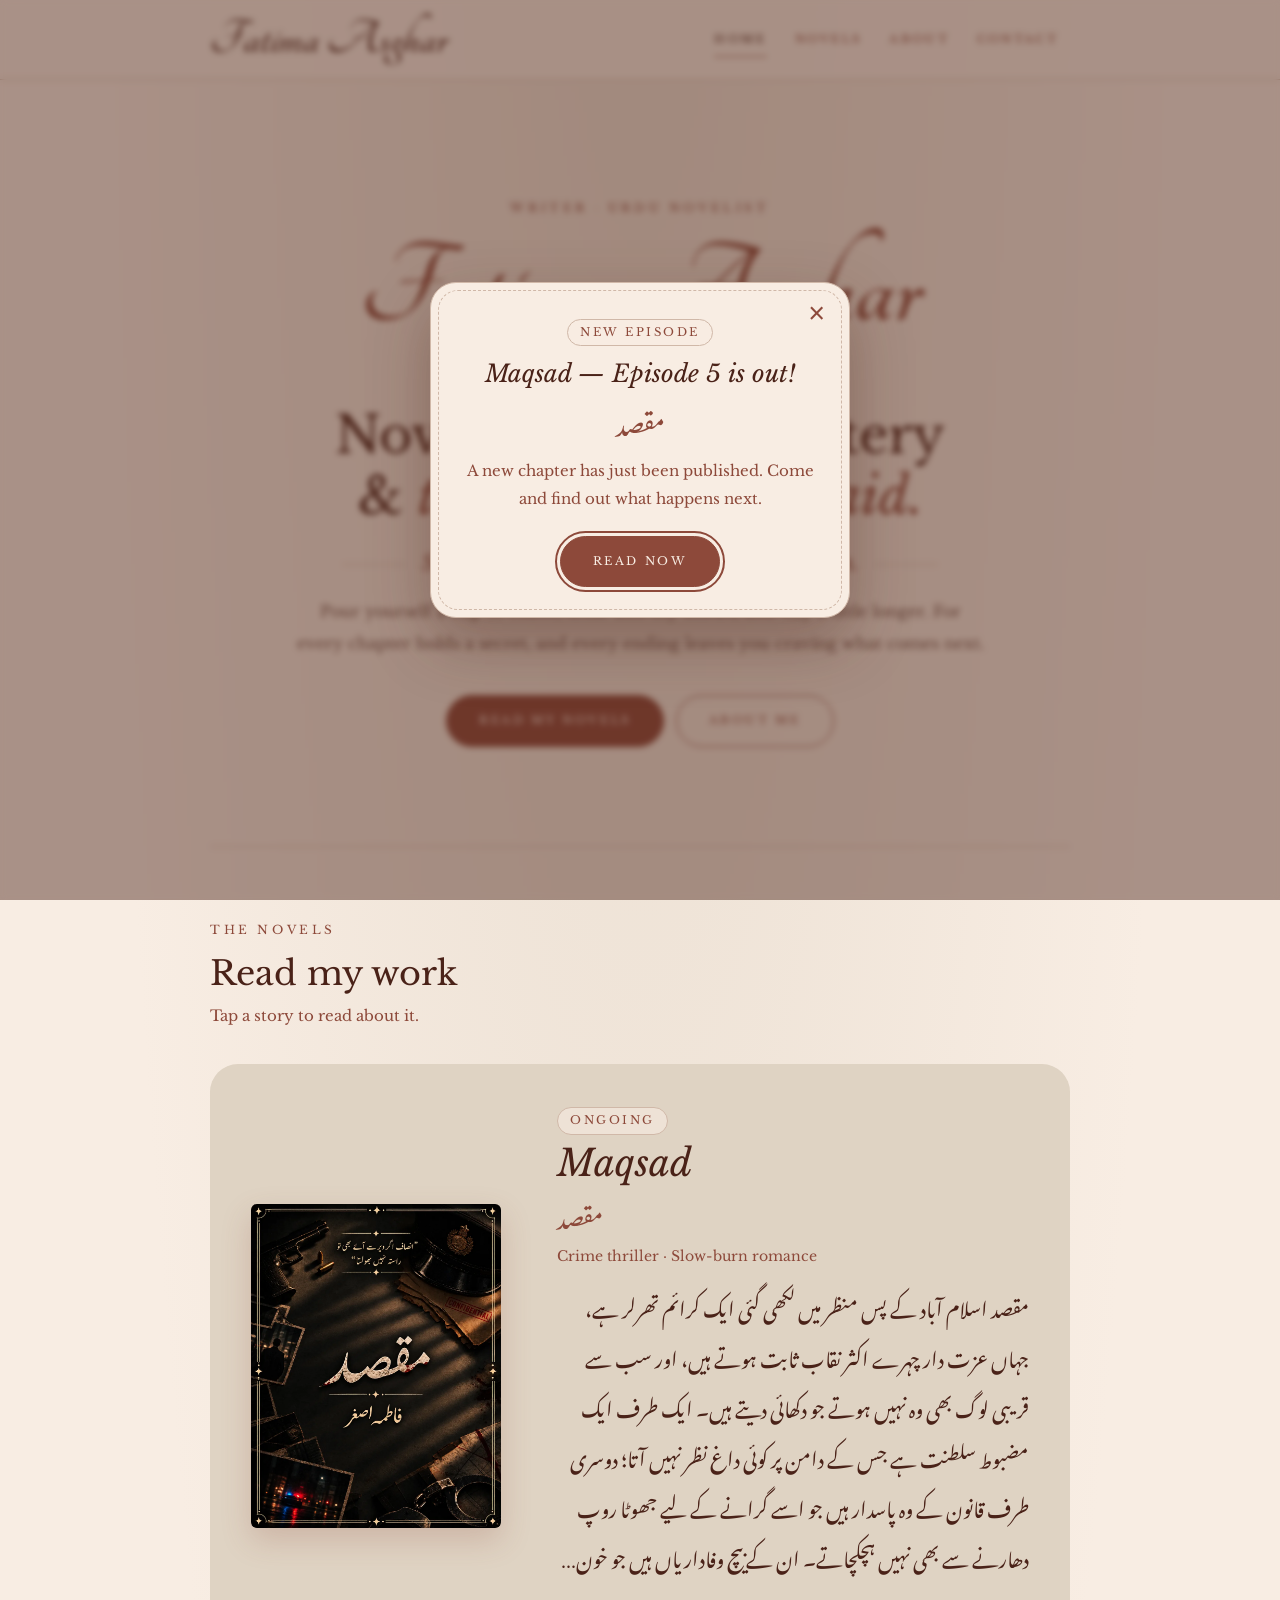
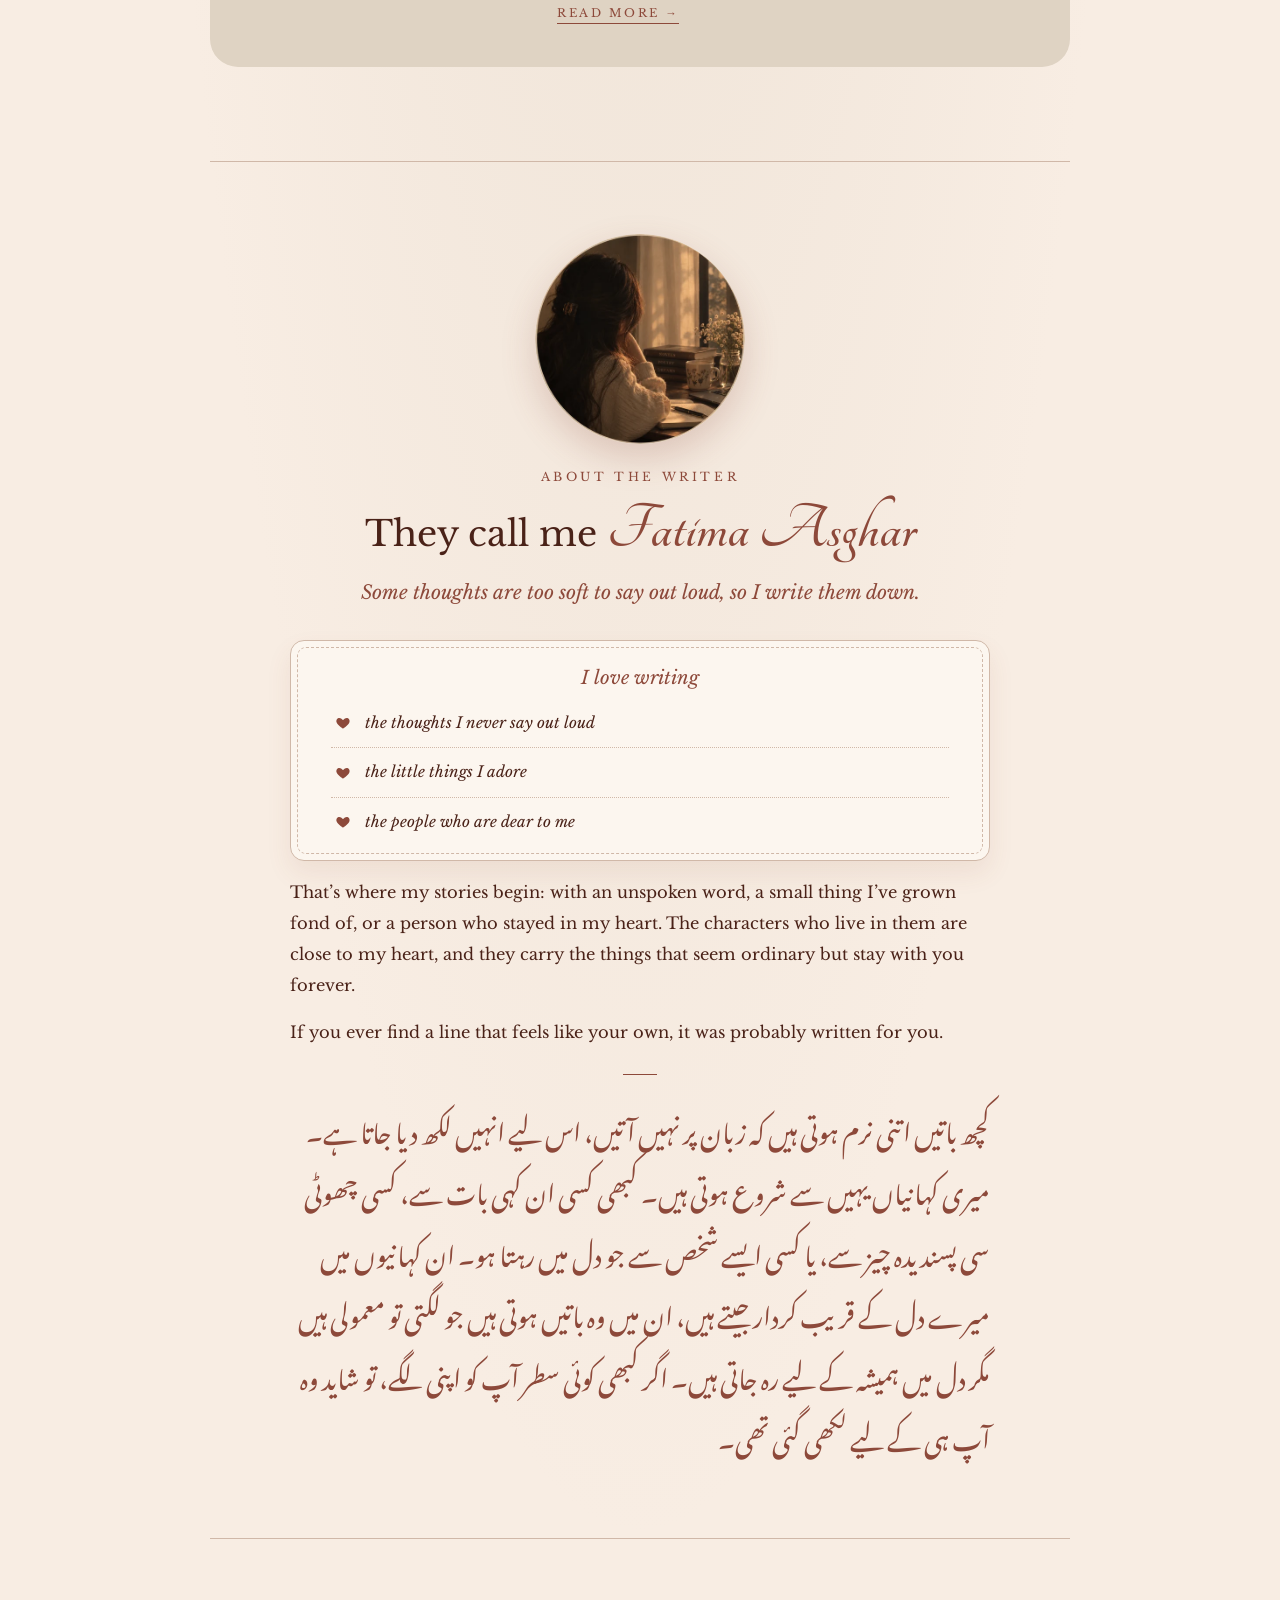
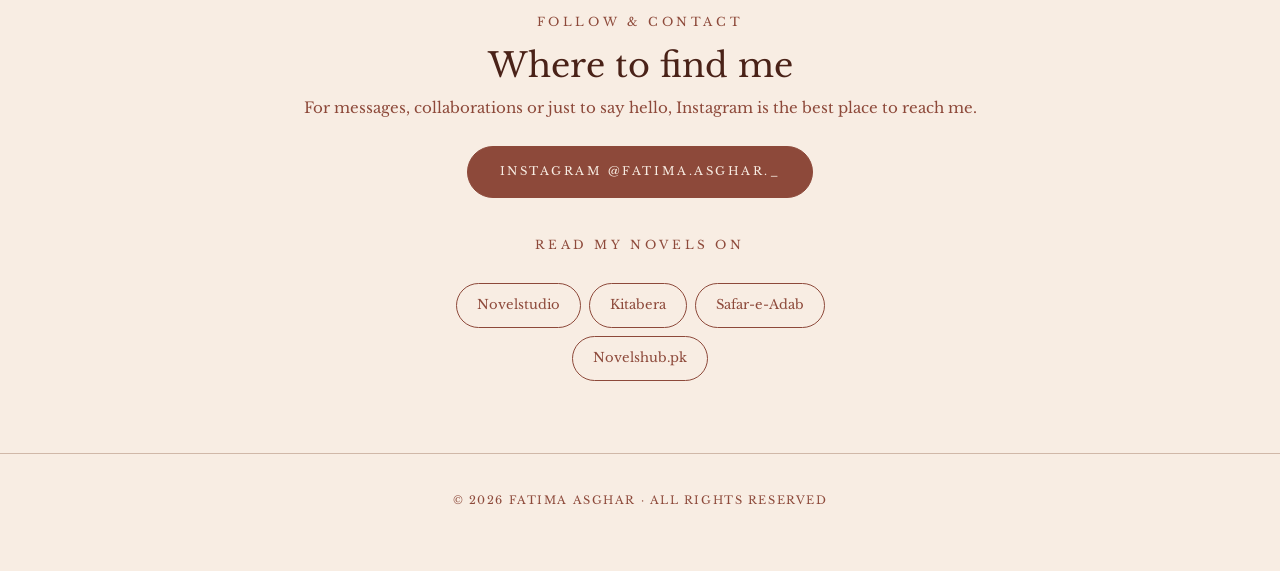
==== commit 8ca83753: "Update index.html" ====
--- a/index.html
+++ b/index.html
@@ -11,7 +11,9 @@
     content="Fatima Asghar novels — read serialized Urdu novels of love, mystery and the things left unsaid. Current novel: Maqsad (مقصد), a crime thriller with a slow-burn romance.">
   <meta name="author" content="Fatima Asghar">
   <meta name="robots" content="index, follow, max-image-preview:large">
-  <link rel="canonical" href="https://fatima-asghar.netlify.app/">
+ <meta property="og:url" content="https://fatimaasgharnovels.netlify.app/">
+ <meta property="og:image" content="https://fatimaasgharnovels.netlify.app/share.jpg">
+ <meta property="og:image:secure_url" content="https://fatimaasgharnovels.netlify.app/share.jpg">
 
   <!-- Share preview (WhatsApp, Instagram, Facebook, Telegram, X, iMessage) -->
   <meta property="og:type" content="website">
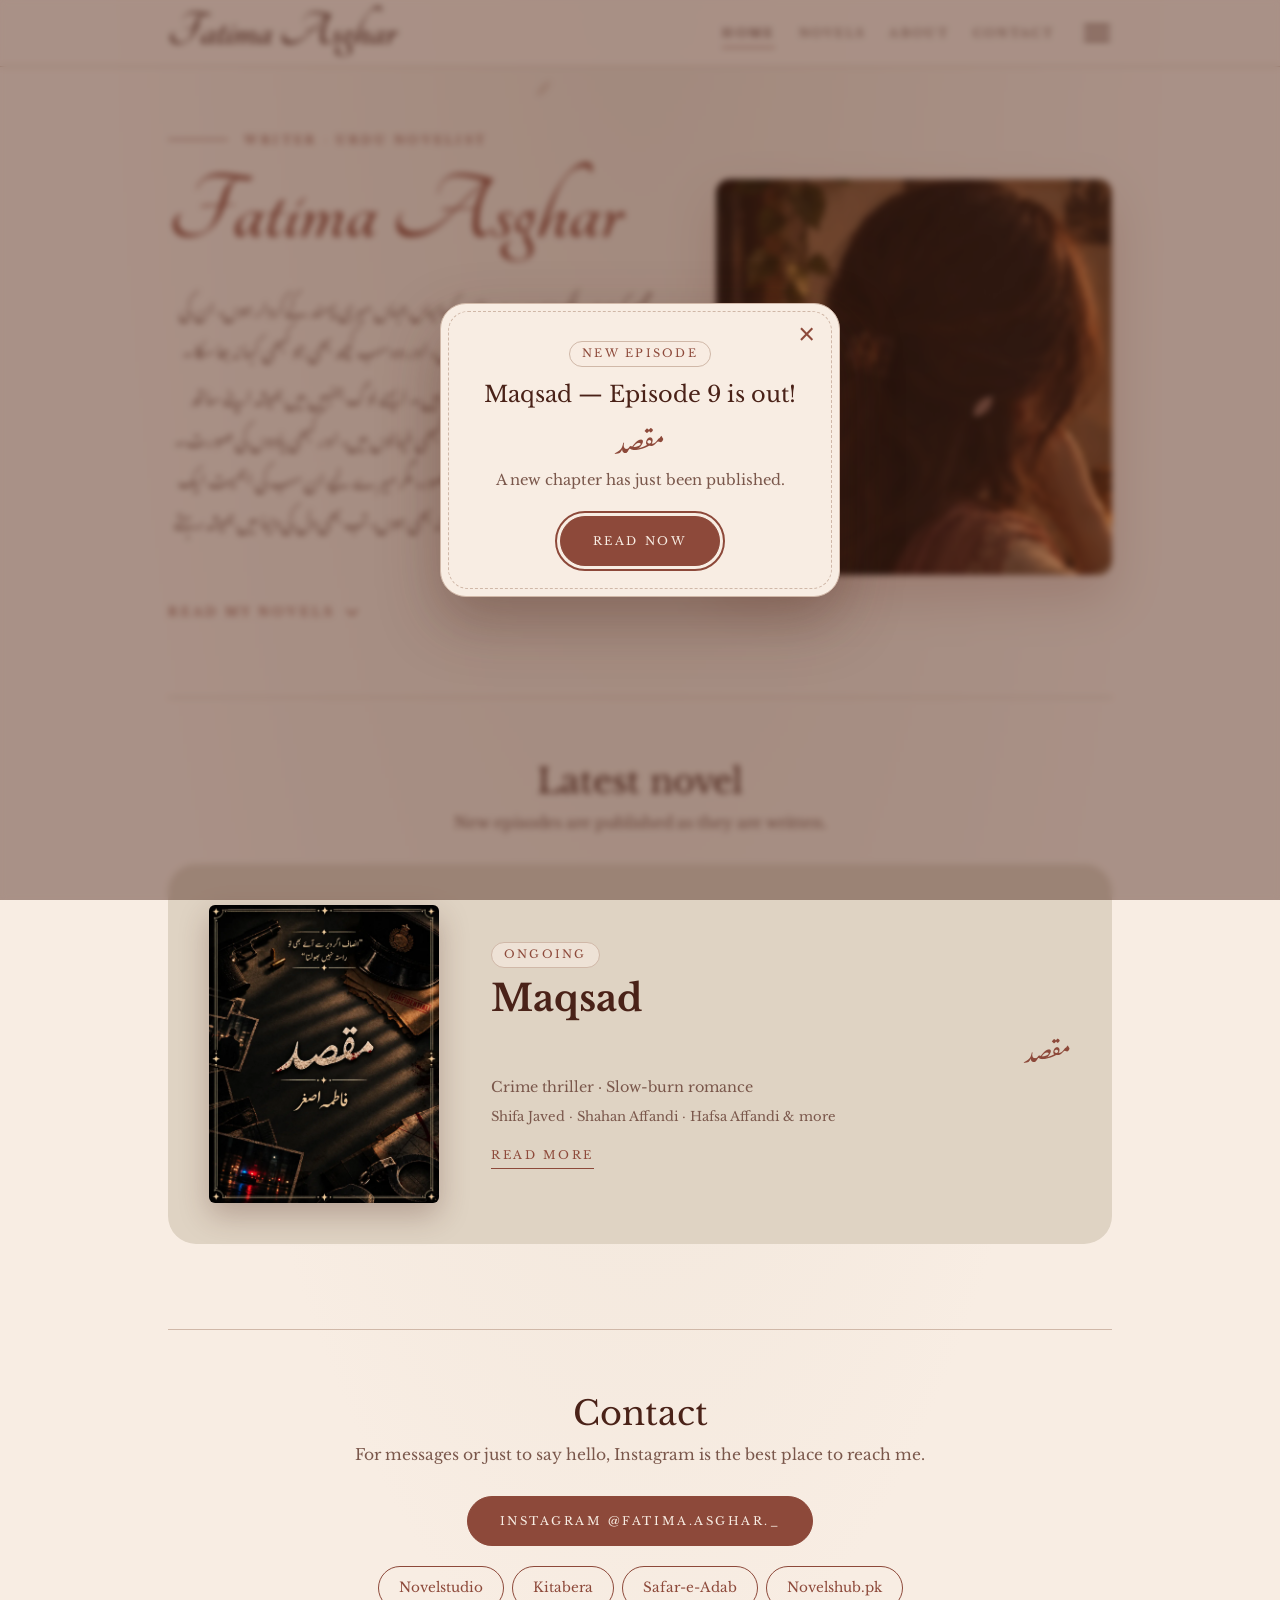
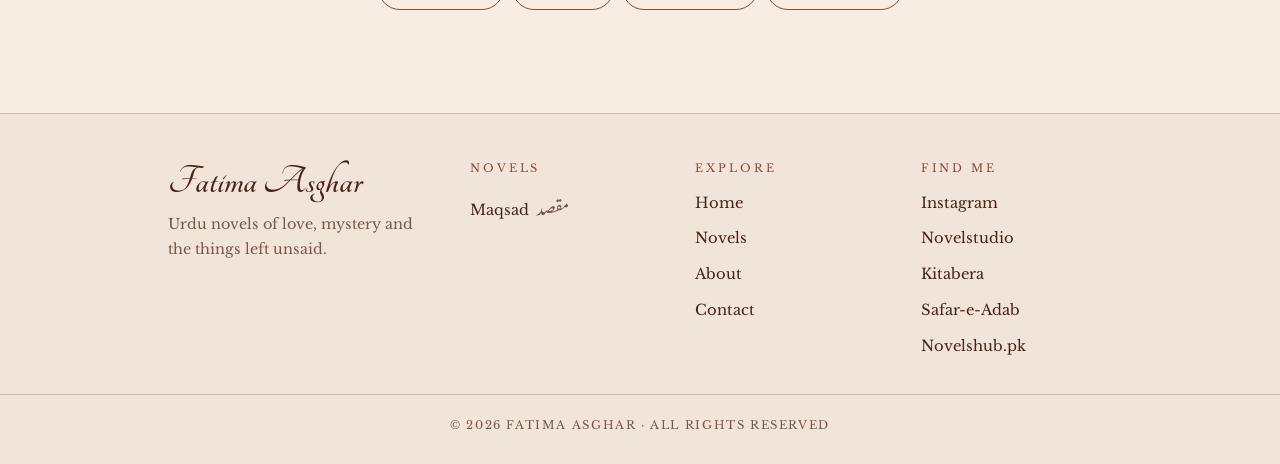
==== commit 30d3194c: "Add About page and simplify home bio" ====
--- a/index.html
+++ b/index.html
@@ -1,193 +1,120 @@
 <!DOCTYPE html>
 <html lang="en">
-
 <head>
   <meta charset="utf-8">
   <meta name="viewport" content="width=device-width, initial-scale=1, viewport-fit=cover">
-  <title>Fatima Asghar Novels — Urdu Novelist | Maqsad</title>
+  <title>Fatima Asghar — Urdu Novelist | Maqsad</title>
+  <meta name="description" content="Fatima Asghar writes serialized Urdu novels of love, mystery and the things left unsaid. Read her current novel, Maqsad (مقصد), a crime thriller with a slow-burn romance.">
+  <meta name="author" content="Fatima Asghar">
+  <meta name="robots" content="index, follow, max-image-preview:large">
   <meta name="color-scheme" content="light">
   <meta name="theme-color" content="#F8EDE3">
-  <meta name="description"
-    content="Fatima Asghar novels — read serialized Urdu novels of love, mystery and the things left unsaid. Current novel: Maqsad (مقصد), a crime thriller with a slow-burn romance.">
-  <meta name="author" content="Fatima Asghar">
-  <meta name="robots" content="index, follow, max-image-preview:large">
- <meta property="og:url" content="https://fatimaasgharnovels.netlify.app/">
- <meta property="og:image" content="https://fatimaasgharnovels.netlify.app/share.jpg">
- <meta property="og:image:secure_url" content="https://fatimaasgharnovels.netlify.app/share.jpg">
-
-  <!-- Share preview (WhatsApp, Instagram, Facebook, Telegram, X, iMessage) -->
+  <link rel="canonical" href="https://fatimaasgharnovels.netlify.app/">
   <meta property="og:type" content="website">
   <meta property="og:site_name" content="Fatima Asghar">
   <meta property="og:locale" content="en_US">
-  <meta property="og:title" content="Fatima Asghar Novels — Urdu Novelist">
-  <meta property="og:description" content="Serialized Urdu novels of love, mystery and the things left unsaid.">
-  <meta property="og:url" content="https://fatima-asghar.netlify.app/">
-  <meta property="og:image" content="https://fatima-asghar.netlify.app/share.jpg">
-  <meta property="og:image:secure_url" content="https://fatima-asghar.netlify.app/share.jpg">
+  <meta property="og:title" content="Fatima Asghar — Urdu Novelist | Maqsad">
+  <meta property="og:description" content="Fatima Asghar writes serialized Urdu novels of love, mystery and the things left unsaid. Read her current novel, Maqsad (مقصد), a crime thriller with a slow-burn romance.">
+  <meta property="og:url" content="https://fatimaasgharnovels.netlify.app/">
+  <meta property="og:image" content="https://fatimaasgharnovels.netlify.app/share.jpg">
   <meta property="og:image:type" content="image/jpeg">
   <meta property="og:image:width" content="1200">
   <meta property="og:image:height" content="630">
-  <meta property="og:image:alt" content="Fatima Asghar writing by a sunlit window, with Urdu books beside her">
   <meta name="twitter:card" content="summary_large_image">
-  <meta name="twitter:title" content="Fatima Asghar Novels — Urdu Novelist">
-  <meta name="twitter:description" content="Serialized Urdu novels of love, mystery and the things left unsaid.">
-  <meta name="twitter:image" content="https://fatima-asghar.netlify.app/share.jpg">
-
-  <!-- Icons: browser tab, Google results, bookmarks, iPhone/iPad, Android -->
-  <link rel="icon" href="/favicon.ico" sizes="any">
-  <link rel="icon" href="/favicon.svg" type="image/svg+xml">
-  <link rel="icon" href="/favicon-48.png" type="image/png" sizes="48x48">
-  <link rel="icon" href="/favicon-192.png" type="image/png" sizes="192x192">
-  <link rel="apple-touch-icon" href="/apple-touch-icon.png" sizes="180x180">
-  <link rel="manifest" href="/site.webmanifest">
-  <meta name="application-name" content="Fatima Asghar">
-  <meta name="apple-mobile-web-app-title" content="Fatima Asghar">
-  <meta name="mobile-web-app-capable" content="yes">
-  <!-- Fonts are bundled with the site (fonts/ folder). The small Latin fonts are preloaded; the large Urdu font loads in the background (see script.js) -->
+  <meta name="twitter:title" content="Fatima Asghar — Urdu Novelist | Maqsad">
+  <meta name="twitter:description" content="Fatima Asghar writes serialized Urdu novels of love, mystery and the things left unsaid. Read her current novel, Maqsad (مقصد), a crime thriller with a slow-burn romance.">
+  <meta name="twitter:image" content="https://fatimaasgharnovels.netlify.app/share.jpg">
+  <link rel="icon" href="favicon.ico" sizes="any">
+  <link rel="icon" href="favicon.svg" type="image/svg+xml">
+  <link rel="icon" href="favicon-48.png" type="image/png" sizes="48x48">
+  <link rel="icon" href="favicon-192.png" type="image/png" sizes="192x192">
+  <link rel="apple-touch-icon" href="apple-touch-icon.png" sizes="180x180">
+  <link rel="manifest" href="site.webmanifest">
   <link rel="preload" href="fonts/tangerine.woff2" as="font" type="font/woff2" crossorigin>
-  <link rel="preload" href="fonts/lb.woff2" as="font" type="font/woff2" crossorigin>
-  <link rel="preload" href="fonts/lbi.woff2" as="font" type="font/woff2" crossorigin>
-  <script>
-    var d = document.documentElement;
-    d.classList.add('js', 'fl');
-    /* hold the page back for a moment until the small Latin fonts are ready, so text never swaps fonts mid-view */
-    function showPage() { d.classList.remove('fl'); }
-    if (document.fonts && document.fonts.load) {
-      Promise.all([
-        document.fonts.load('bold 1em Tangerine', 'Fatima'),
-        document.fonts.load('1em "Libre Baskerville"', 'Novels'),
-        document.fonts.load('italic 1em "Libre Baskerville"', 'Novels')
-      ]).then(showPage, showPage);
-    }
-    setTimeout(showPage, 2500);
-    /* failsafe: if script.js never runs, reveal everything */
-    setTimeout(function () { if (!d.dataset.ok) d.classList.remove('js') }, 4000);
-  </script>
-
-  <script type="application/ld+json">
-  {
-    "@context": "https://schema.org",
-    "@type": "WebSite",
-    "name": "Fatima Asghar",
-    "alternateName": ["Fatima Asghar Novels", "Fatima Asghar Urdu Novels"],
-    "url": "https://fatima-asghar.netlify.app/"
-  }
-  </script>
-
-  <script type="application/ld+json">
-  {
-    "@context": "https://schema.org",
-    "@type": "Person",
-    "description": "Urdu novelist writing serialized novels of love, mystery and the things left unsaid.",
-    "name": "Fatima Asghar",
-    "jobTitle": "Urdu novelist",
-    "knowsLanguage": "ur",
-    "mainEntityOfPage": "https://fatima-asghar.netlify.app/",
-    "image": "https://fatima-asghar.netlify.app/writer.webp",
-    "url": "https://fatima-asghar.netlify.app/",
-    "sameAs": ["https://www.instagram.com/fatima.asghar._/"]
-  }
-  </script>
-
   <link rel="stylesheet" href="style.css">
+  <script type="application/ld+json">{"@context": "https://schema.org", "@graph": [{"@type": "WebSite", "name": "Fatima Asghar", "alternateName": ["Fatima Asghar Novels", "Fatima Asghar Urdu Novels"], "url": "https://fatimaasgharnovels.netlify.app/"}, {"@type": "Person", "name": "Fatima Asghar", "jobTitle": "Urdu novelist", "knowsLanguage": "ur", "description": "Urdu novelist writing serialized novels of love, mystery and the things left unsaid.", "image": "https://fatimaasgharnovels.netlify.app/writer.webp", "url": "https://fatimaasgharnovels.netlify.app/", "sameAs": ["https://www.instagram.com/fatima.asghar._/"]}]}</script>
 </head>
-
 <body>
   <a class="skip" href="#main">Skip to content</a>
   <canvas id="petals" aria-hidden="true"></canvas>
 
   <nav id="nav" aria-label="Main">
     <div class="wrap nv">
-      <a class="logo" href="#home">Fatima Asghar</a>
-      <button class="mb" id="mb" aria-expanded="false" aria-controls="lk">Menu</button>
-      <div class="lk" id="lk">
-        <a href="#home">Home</a>
-        <a href="#novels">Novels</a>
-        <a href="#about">About</a>
-        <a href="#follow">Contact</a>
+      <a class="logo" href="./">Fatima Asghar</a>
+      <div class="lk">
+        <a href="./" aria-current="page">Home</a>
+        <a href="novels/">Novels</a>
+        <a href="about/">About</a>
+        <a href="./#contact">Contact</a>
       </div>
+      <button class="hb" id="mb" aria-label="Open menu" aria-expanded="false" aria-controls="side"><svg width="26" height="18" viewBox="0 0 26 18" aria-hidden="true"><path d="M1 2h24M1 9h24M1 16h24" stroke="currentColor" stroke-width="2" stroke-linecap="round" fill="none"/></svg></button>
     </div>
   </nav>
+  <div class="veil" id="veil" hidden></div>
 
-  <main class="wrap" id="main" tabindex="-1">
-    <div id="homeView">
-      <header class="hero" id="home">
-        <div class="lab">Writer · Urdu novelist</div>
-        <div class="nm">Fatima Asghar</div>
-        <span class="ln"></span>
-        <h1>Novels of love, mystery &amp; <i>the things left unsaid.</i></h1>
-        <p class="kick"><span>Serialized Urdu fiction, brewed with emotion.</span></p>
-        <p class="intro">Pour yourself a cup of coffee, settle into my stories, and stay a little longer. For every
-          chapter holds a secret, and every ending leaves you craving what comes next.</p>
-        <div class="btns">
-          <a class="btn solid" href="#novels">Read my novels</a>
-          <a class="btn" href="#about">About me</a>
+  <aside class="side" id="side" aria-label="Menu and novels">
+      <div class="side-head"><span class="side-t">Menu</span><button class="side-x" id="sideX" aria-label="Close menu">×</button></div>
+      <nav class="side-nav" aria-label="Pages">
+        <a href="./" aria-current="page">Home</a>
+        <a href="novels/">Novels</a>
+        <a href="about/">About</a>
+        <a href="./#contact">Contact</a>
+      </nav>
+  </aside>
+
+  <div class="wrap">
+    <main id="main" tabindex="-1">
+      <header class="hero">
+        <div class="hero-text">
+          <div class="eyebrow">Writer · Urdu novelist</div>
+          <h1 class="nm">Fatima Asghar</h1>
+          <div class="hero-bio">
+            <p class="ur" lang="ur" dir="rtl">مجھے کہانیاں لکھنا پسند ہے، ایسی کہانیاں جہاں میری پسند کےکردار ہوں، ان کی باتیں ہوں، ان کے احساسات ہوں، اور وہ سب کچھ بھی جو کبھی کہا نہ جا سکا۔</p>
+            <p class="ur" lang="ur" dir="rtl">یہ کردار میرے دل کے بہت قریب ہیں۔ ایسے لوگ جنہیں میں ہمیشہ اپنے ساتھ رکھنا چاہتی ہوں، کبھی لفظوں میں، کبھی خیالوں میں، اور کبھی یادوں کی صورت۔ کچھ حقیقت ہوتے ہیں، کچھ محض تصور، مگر میرے لیے ان سب کی اہمیت ایک جیسی ہے، کیونکہ کچھ لوگ زندگی میں نہ بھی ہوں، تب بھی دل کی دنیا میں ہمیشہ رہتے ہیں۔</p>
+          </div>
+          <a class="explore" href="novels/">Read my novels <svg width="14" height="14" viewBox="0 0 14 14" aria-hidden="true"><path d="M2 5l5 5 5-5" fill="none" stroke="currentColor" stroke-width="1.6" stroke-linecap="round" stroke-linejoin="round"/></svg></a>
         </div>
+        <div class="hero-photo"><img src="writer-square.jpg" alt="Fatima Asghar" width="640" height="640" fetchpriority="high"></div>
       </header>
+      <section class="sec">
+        <h2 class="center">Latest novel</h2>
+        <p class="sub center">New episodes are published as they are written.</p>
+        <a class="feat" href="novels/maqsad/">
+        <div class="cv"><img src="maqsad-cover.webp" alt="Maqsad cover" width="960" height="1243" loading="lazy"></div>
+        <div>
+          <span class="pill">Ongoing</span>
+          <h3>Maqsad</h3>
+          <div class="ur" lang="ur">مقصد</div>
+          <div class="tag">Crime thriller · Slow-burn romance</div>
+          <p class="hint">Shifa Javed · Shahan Affandi · Hafsa Affandi &amp; more</p>
+          <span class="more">Read more</span>
+        </div>
+      </a>
+      </section>
+      <section class="sec center" id="contact">
+        <h2>Contact</h2>
+        <p class="sub">For messages or just to say hello, Instagram is the best place to reach me.</p>
+        <a class="btn solid" href="https://www.instagram.com/fatima.asghar._/" target="_blank" rel="noopener">Instagram @fatima.asghar._</a>
+        <div class="plats"><a href="https://novelstudiopk.com/?s=Fatima+asghar" target="_blank" rel="noopener">Novelstudio</a><a href="https://kitabera.vercel.app/writer/fatima-asghar" target="_blank" rel="noopener">Kitabera</a><a href="https://safareadab.com/author/asgharfatima/" target="_blank" rel="noopener">Safar-e-Adab</a><a href="https://novelshub.pk/book-author/fatima-asghar" target="_blank" rel="noopener">Novelshub.pk</a></div>
+      </section>
+    </main>
+  </div>
 
-      <section id="novels" class="rv">
-        <div class="lab">The Novels</div>
-        <h2>Read my work</h2>
-        <p class="sub">Tap a story to read about it.</p>
-        <div id="list"><p class="sub">Fatima Asghar writes serialized Urdu novels of love, mystery and the things left unsaid. Her current novel is Maqsad (مقصد), a crime thriller with a slow-burn romance set in Islamabad. If the list does not appear, please refresh the page, or read the novels on the platforms listed under Contact below.</p></div>
-        <noscript>
-          <p>Please enable JavaScript to see the novels, or find them on the platforms listed under Contact below.</p>
-        </noscript>
-      </section>
-
-      <section id="about" class="rv">
-        <div class="about">
-          <img class="pfp" src="writer.webp" alt="Fatima Asghar writing by a sunlit window" width="240" height="240" loading="lazy">
-          <div class="lab">About the writer</div>
-          <h2 class="script">They call me <span class="sig">Fatima Asghar</span></h2>
-          <p class="lead">Some thoughts are too soft to say out loud, so I write them down.</p>
-          <div class="loves">
-            <div class="lab">I love writing</div>
-            <div><i class="bu" aria-hidden="true"></i>the thoughts I never say out loud</div>
-            <div><i class="bu" aria-hidden="true"></i>the little things I adore</div>
-            <div><i class="bu" aria-hidden="true"></i>the people who are dear to me</div>
-          </div>
-          <p class="body">That’s where my stories begin: with an unspoken word, a small thing I’ve grown fond of, or a
-            person who
-            stayed in my heart. The characters who live in them are close to my heart, and they carry the things that
-            seem ordinary but stay with you forever.</p>
-          <p class="body">If you ever find a line that feels like your own, it was probably written for you.</p>
-          <span class="ln"></span>
-          <p class="ur" lang="ur" dir="rtl">کچھ باتیں اتنی نرم ہوتی ہیں کہ زبان پر نہیں آتیں، اس لیے انہیں لکھ دیا
-            جاتا ہے۔ میری کہانیاں
-            یہیں سے شروع ہوتی ہیں۔ کبھی کسی ان کہی بات سے، کسی چھوٹی سی پسندیدہ چیز سے، یا کسی ایسے شخص سے جو دل میں
-            رہتا
-            ہو۔
-            ان کہانیوں میں میرے دل کے قریب کردار جیتے ہیں، ان میں وہ باتیں ہوتی ہیں جو لگتی تو معمولی ہیں مگر دل میں
-            ہمیشہ
-            کے لیے رہ جاتی ہیں۔ اگر کبھی کوئی سطر آپ کو اپنی لگے، تو شاید وہ آپ ہی کے لیے لکھی گئی تھی۔</p>
-        </div>
-      </section>
-
-      <section id="follow" class="rv follow">
-        <div class="lab">Follow &amp; contact</div>
-        <h2>Where to find me</h2>
-        <p class="sub">For messages, collaborations or just to say hello, Instagram is the best place to reach me.</p>
-        <a class="btn solid" href="https://www.instagram.com/fatima.asghar._/" target="_blank" rel="noopener">Instagram
-          @fatima.asghar._</a>
-        <div class="lab read">Read my novels on</div>
-        <ul class="plats" aria-label="Platforms where my novels are published">
-          <li class="lnk"><a href="https://novelstudiopk.com/?s=Fatima+asghar" target="_blank"
-              rel="noopener">Novelstudio</a></li>
-          <li class="lnk"><a href="https://kitabera.vercel.app/writer/fatima-asghar" target="_blank"
-              rel="noopener">Kitabera</a></li>
-          <li class="lnk"><a href="https://safareadab.com/author/asgharfatima/" target="_blank"
-              rel="noopener">Safar-e-Adab</a></li>
-          <li class="lnk"><a href="https://novelshub.pk/book-author/fatima-asghar" target="_blank"
-              rel="noopener">Novelshub.pk</a></li>
-        </ul>
-      </section>
+  <footer class="ft">
+    <div class="wrap ft-grid">
+      <div class="ft-brand">
+        <a class="logo" href="./">Fatima Asghar</a>
+        <p class="b">Urdu novels of love, mystery and the things left unsaid.</p>
+      </div>
+      <nav aria-label="Novels"><h2>Novels</h2><ul><li><a href="novels/maqsad/">Maqsad</a><span class="ur" lang="ur">مقصد</span></li></ul></nav>
+      <nav aria-label="Explore"><h2>Explore</h2><ul>
+        <li><a href="./">Home</a></li><li><a href="novels/">Novels</a></li>
+        <li><a href="about/">About</a></li><li><a href="./#contact">Contact</a></li></ul></nav>
+      <nav class="ft-find" aria-label="Find me"><h2>Find me</h2><ul>
+        <li><a href="https://www.instagram.com/fatima.asghar._/" target="_blank" rel="noopener">Instagram</a></li><li><a href="https://novelstudiopk.com/?s=Fatima+asghar" target="_blank" rel="noopener">Novelstudio</a></li><li><a href="https://kitabera.vercel.app/writer/fatima-asghar" target="_blank" rel="noopener">Kitabera</a></li><li><a href="https://safareadab.com/author/asgharfatima/" target="_blank" rel="noopener">Safar-e-Adab</a></li><li><a href="https://novelshub.pk/book-author/fatima-asghar" target="_blank" rel="noopener">Novelshub.pk</a></li></ul></nav>
     </div>
-
-    <div id="novelView" hidden></div>
-  </main>
-
-  <footer>© <span id="yr"></span> Fatima Asghar · All rights reserved</footer>
+    <p class="copy">© <span id="yr">2026</span> Fatima Asghar · All rights reserved</p>
+  </footer>
   <button id="top" aria-label="Back to top">↑</button>
 
   <div class="pop" id="pop" hidden role="dialog" aria-modal="true" aria-labelledby="popT">
@@ -195,13 +122,11 @@
       <button class="pop-x" id="popX" aria-label="Close">×</button>
       <span class="pill">New episode</span>
       <h3 id="popT"></h3>
-      <p class="ur" lang="ur" dir="rtl" id="popU"></p>
+      <p class="ur" lang="ur" id="popU"></p>
       <p class="pop-s" id="popS"></p>
       <a class="btn solid" id="popGo" href="#">Read now</a>
     </div>
   </div>
-
-  <script src="script.js"></script>
+  <script src="script.js" defer></script>
 </body>
-
 </html>
--- a/style.css
+++ b/style.css
@@ -1,1313 +1,321 @@
-/* ===== Fonts (bundled in /fonts, nothing loads from Google) ===== */
-@font-face {
-  font-family: 'Tangerine';
-  src: url('fonts/tangerine.woff2') format('woff2');
-  font-weight: 700;
-  font-style: normal;
-  font-display: block;
-}
-
-@font-face {
-  font-family: 'Libre Baskerville';
-  src: url('fonts/lb.woff2') format('woff2');
-  font-weight: 400 700;
-  font-style: normal;
-  font-display: block;
-}
-
-@font-face {
-  font-family: 'Libre Baskerville';
-  src: url('fonts/lbi.woff2') format('woff2');
-  font-weight: 400 700;
-  font-style: italic;
-  font-display: block;
-}
-
-/* Jameel Noori is large (5 MB). Noto Nastaliq (160 KB) shows right away, then Jameel replaces it once it has downloaded. */
-@font-face {
-  font-family: 'Jameel Noori Nastaleeq';
-  src: url('fonts/jameel.woff2') format('woff2');
-  font-weight: 400;
-  font-style: normal;
-  font-display: swap;
-}
-
-@font-face {
-  font-family: 'Noto Nastaliq Urdu';
-  src: url('fonts/noto-nastaliq-urdu.woff2') format('woff2');
-  font-weight: 400;
-  font-style: normal;
-  font-display: swap;
-}
+/* ===== Fonts (bundled) ===== */
+@font-face{font-family:'Tangerine';src:url('fonts/tangerine.woff2') format('woff2');font-weight:700;font-style:normal;font-display:swap}
+@font-face{font-family:'Libre Baskerville';src:url('fonts/lb.woff2') format('woff2');font-weight:400 700;font-style:normal;font-display:swap}
+@font-face{font-family:'Noto Nastaliq Urdu';src:url('fonts/noto-nastaliq-urdu.woff2') format('woff2');font-weight:400;font-style:normal;font-display:swap}
 
 /* ===== Tokens ===== */
-:root {
-  color-scheme: light;
-  --bg: #F8EDE3;
-  --sand: #DFD3C3;
-  --line: #D0B8A8;
-  --accent: #8D493A;
-  --soft: #8D493A;
-  --ink: #4a2218;
-  --muted: #6f4f44;
-  --radius: 26px;
-  --serif: 'Libre Baskerville', Georgia, serif;
-  --script: 'Tangerine', cursive;
-  --urdu: 'Jameel Noori Nastaleeq', 'Noto Nastaliq Urdu', 'Noto Naskh Arabic', 'Segoe UI', Tahoma, serif;
-  box-sizing: border-box;
-  padding-top: env(safe-area-inset-top, 0px);
-  padding-bottom: env(safe-area-inset-bottom, 0px);
-}
-
-/* ===== Base ===== */
-* {
-  box-sizing: border-box
-}
-
-html {
-  scroll-padding-top: calc(84px + env(safe-area-inset-top, 0px));
-  scroll-behavior: smooth
-}
-
-body {
-  margin: 0;
-  background: var(--bg);
-  background-image: radial-gradient(ellipse at 50% -10%, rgba(223, 211, 195, .55), transparent 60%);
-  background-repeat: no-repeat;
-  color: var(--ink);
-  font: 400 15px/1.9 var(--serif);
-  overflow-x: hidden;
-  -webkit-text-size-adjust: 100%;
-}
-
-.ur {
-  font-family: var(--urdu);
-  line-height: 2.4
-}
-
-h1,
-h2,
-h3 {
-  font-family: var(--serif);
-  font-weight: 400;
-  margin: 0;
-  line-height: 1.2
-}
-
-img {
-  max-width: 100%;
-  display: block
-}
-
-a {
-  color: var(--accent);
-  text-underline-offset: 4px
-}
-
-::selection {
-  background: var(--accent);
-  color: var(--bg)
-}
-
-:focus-visible {
-  outline: 2px solid var(--accent);
-  outline-offset: 3px;
-  border-radius: 6px
-}
-
-canvas {
-  position: fixed;
-  inset: 0;
-  width: 100%;
-  height: 100%;
-  pointer-events: none;
-  z-index: 5
-}
-
-.skip {
-  position: absolute;
-  left: -999px;
-  top: 8px;
-  background: var(--ink);
-  color: var(--bg);
-  padding: 8px 14px;
-  z-index: 20
-}
-
-.skip:focus {
-  left: 8px
-}
-
-.wrap {
-  max-width: 980px;
-  margin: auto;
-  padding: 0 clamp(18px, 6vw, 60px)
-}
-
-.lab {
-  letter-spacing: .3em;
-  text-transform: uppercase;
-  font-size: .75rem;
-  color: var(--accent)
-}
-
-.ln {
-  display: block;
-  width: 34px;
-  height: 1px;
-  background: var(--accent);
-  margin: 26px auto 0
-}
-
-/* ===== Nav ===== */
-nav {
-  position: sticky;
-  top: env(safe-area-inset-top, 0px);
-  z-index: 6;
-  background: rgba(248, 237, 227, .88);
-  backdrop-filter: blur(10px);
-  -webkit-backdrop-filter: blur(10px);
-  border-bottom: 1px solid var(--line);
-}
-
-.nv {
-  display: flex;
-  align-items: center;
-  justify-content: space-between;
-  flex-wrap: wrap;
-  gap: 8px;
-  padding-top: 8px;
-  padding-bottom: 8px
-}
-
-.logo {
-  font: 700 3.2rem/1 var(--script);
-  color: var(--ink);
-  text-decoration: none
-}
-
-.lk a {
-  color: var(--soft);
-  text-decoration: none;
-  padding: 12px 12px;
-  font-size: .72rem;
-  letter-spacing: .2em;
-  text-transform: uppercase;
-  display: inline-block;
-  position: relative;
-  transition: color .25s;
-}
-
-.lk a::after {
-  content: "";
-  position: absolute;
-  left: 12px;
-  right: 12px;
-  bottom: 6px;
-  height: 1px;
-  background: var(--accent);
-  transform: scaleX(0);
-  transform-origin: left;
-  transition: transform .3s;
-}
-
-.lk a:hover {
-  color: var(--ink)
-}
-
-.lk a:hover::after,
-.lk a.on::after {
-  transform: scaleX(1)
-}
-
-.lk a.on {
-  color: var(--ink)
-}
-
-.mb {
-  display: none;
-  background: none;
-  border: 1px solid var(--accent);
-  color: var(--ink);
-  padding: 10px 18px;
-  border-radius: 999px;
-  font: inherit;
-  font-size: .7rem;
-  letter-spacing: .2em;
-  text-transform: uppercase;
-  cursor: pointer;
-}
-
-/* ===== Hero ===== */
-.hero {
-  padding: clamp(48px, 13vh, 120px) 0 clamp(50px, 11vh, 100px);
-  text-align: center
-}
-
-.nm {
-  font: 700 clamp(4.4rem, 16vw, 7.6rem)/1 var(--script);
-  color: var(--accent);
-  margin-top: 10px
-}
-
-.hero h1 {
-  font-size: clamp(1.7rem, 5.2vw, 3.2rem);
-  margin: 26px auto 20px;
-  max-width: 15em
-}
-
-.hero h1 i {
-  font-style: italic;
-  color: var(--accent)
-}
-
-.hero p {
-  color: var(--soft);
-  max-width: 30em;
-  margin: 0 auto 34px
-}
-
-.btns {
-  display: flex;
-  gap: 12px;
-  justify-content: center;
-  flex-wrap: wrap
-}
-
-.btn {
-  display: inline-block;
-  padding: 14px 32px;
-  border: 1px solid var(--accent);
-  color: var(--accent);
-  text-decoration: none;
-  font: inherit;
-  font-size: .72rem;
-  letter-spacing: .22em;
-  text-transform: uppercase;
-  border-radius: 999px;
-  background: none;
-  cursor: pointer;
-  transition: background .25s, color .25s, border-color .25s, transform .25s;
-}
-
-.btn:hover {
-  background: var(--ink);
-  border-color: var(--ink);
-  color: var(--bg);
-  transform: translateY(-2px)
-}
-
-.btn.solid {
-  background: var(--accent);
-  color: var(--bg)
-}
-
-.btn.solid:hover {
-  background: var(--ink)
-}
+:root{
+  color-scheme:light;
+  --bg:#F8EDE3; --sand:#DFD3C3; --line:#D0B8A8;
+  --accent:#8D493A; --ink:#4a2218; --soft:#7a574b;
+  --serif:'Libre Baskerville',Georgia,'Times New Roman',serif;
+  --script:'Tangerine',cursive;
+  --urdu:'Jameel Noori Nastaleeq','Noto Nastaliq Urdu','Noto Naskh Arabic','Segoe UI',Tahoma,serif;
+}
+*{box-sizing:border-box}
+html{scroll-behavior:smooth;-webkit-text-size-adjust:100%;scroll-padding-top:84px}
+body{
+  margin:0;background:var(--bg);
+  background-image:radial-gradient(ellipse at 50% -10%,rgba(223,211,195,.55),transparent 60%);
+  background-repeat:no-repeat;color:var(--ink);
+  font:400 15.5px/1.75 var(--serif);overflow-x:hidden;
+  padding:env(safe-area-inset-top) env(safe-area-inset-right) env(safe-area-inset-bottom) env(safe-area-inset-left);
+}
+h1,h2,h3,p,ul,ol{margin:0}
+h1,h2,h3{font-weight:400;line-height:1.2}
+ul,ol{padding:0;list-style:none}
+img{display:block;max-width:100%;height:auto}
+a{color:var(--accent);text-underline-offset:4px}
+a:hover{color:var(--ink)}
+:focus-visible{outline:2px solid var(--accent);outline-offset:3px;border-radius:4px}
+::selection{background:var(--accent);color:var(--bg)}
+canvas{position:fixed;inset:0;width:100%;height:100%;pointer-events:none;z-index:5}
+.skip{position:absolute;left:-999px;top:8px;background:var(--ink);color:var(--bg);padding:8px 14px;z-index:40}
+.skip:focus{left:8px}
+.wrap{max-width:1040px;margin:0 auto;padding:0 clamp(18px,5vw,48px)}
+.ur,.ub{font-family:var(--urdu);direction:rtl;letter-spacing:0;font-style:normal;text-transform:none}
+.ur{line-height:2.2}
+.lab{letter-spacing:.28em;text-transform:uppercase;font-size:.72rem;color:var(--accent)}
+.ln{display:block;width:34px;height:1px;background:var(--accent);margin:22px auto 0}
+
+/* ===== Top bar ===== */
+nav#nav{position:sticky;top:env(safe-area-inset-top,0);z-index:6;background:rgba(248,237,227,.9);backdrop-filter:blur(10px);-webkit-backdrop-filter:blur(10px);border-bottom:1px solid var(--line)}
+.nv{display:flex;align-items:center;justify-content:space-between;gap:12px;padding-top:8px;padding-bottom:8px}
+.logo{font:700 2.7rem/1 var(--script);color:var(--ink);text-decoration:none}
+.lk{display:none}
+.lk a{color:var(--soft);text-decoration:none;padding:12px;font-size:.72rem;letter-spacing:.2em;text-transform:uppercase;display:inline-block;position:relative}
+.lk a::after{content:"";position:absolute;left:12px;right:12px;bottom:7px;height:1px;background:var(--accent);transform:scaleX(0);transform-origin:left;transition:transform .3s}
+.lk a:hover,.lk a[aria-current]{color:var(--ink)}
+.lk a:hover::after,.lk a[aria-current]::after{transform:scaleX(1)}
+.hb{display:grid;place-items:center;width:46px;height:46px;background:none;border:0;border-radius:50%;color:var(--ink);cursor:pointer;margin-right:-8px;transition:background .25s}
+.hb:hover{background:var(--sand)}
+
+/* ===== Sidebar (drawer on phones, column on desktop) ===== */
+.veil{position:fixed;inset:0;z-index:19;background:rgba(74,34,24,.4);backdrop-filter:blur(2px)}
+.veil[hidden]{display:none}
+.side{
+  position:fixed;z-index:20;top:0;bottom:0;right:0;width:min(86vw,350px);
+  background:var(--bg);border-left:1px solid var(--line);
+  padding:calc(18px + env(safe-area-inset-top)) 24px 24px;overflow-y:auto;
+  transform:translateX(102%);visibility:hidden;transition:transform .3s,visibility .3s;
+  box-shadow:-12px 0 40px rgba(74,34,24,.18)
+}
+.side.open{transform:none;visibility:visible}
+.side-head{display:flex;align-items:center;justify-content:space-between;margin-bottom:6px}
+.side-t{font:600 .78rem/1 var(--serif);letter-spacing:.26em;text-transform:uppercase;color:var(--accent)}
+.side-x{background:none;border:0;font-size:2rem;line-height:1;color:var(--accent);cursor:pointer;padding:6px 10px}
+.side-nav a{display:block;padding:14px 2px;border-top:1px solid var(--line);color:var(--soft);text-decoration:none;font-size:.74rem;letter-spacing:.2em;text-transform:uppercase}
+.side-nav a[aria-current]{color:var(--ink)}
+.side h2{font-size:.72rem;letter-spacing:.26em;text-transform:uppercase;color:var(--accent);margin:30px 0 10px}
+.side-list a{display:block;padding:14px 2px;border-top:1px solid var(--line);border-bottom:1px solid var(--line);text-decoration:none;color:var(--ink);transition:color .25s}
+.side-list a:hover{color:var(--accent)}
+.si-t{display:flex;align-items:center;justify-content:space-between;gap:12px;font-size:1.05rem;font-weight:600}
+.si-g{display:block;font-size:.82rem;color:var(--soft);margin-top:2px}
+.si-m{display:block;font-size:.72rem;letter-spacing:.14em;text-transform:uppercase;color:var(--accent);margin-top:8px}
+.side-list .ur{font-size:1.25rem;color:var(--accent);line-height:1.9}
+
+/* ===== Buttons, pills ===== */
+.btns{display:flex;gap:12px;justify-content:center;flex-wrap:wrap}
+.btn{display:inline-block;padding:14px 32px;border:1px solid var(--accent);color:var(--accent);text-decoration:none;font:inherit;font-size:.72rem;letter-spacing:.22em;text-transform:uppercase;border-radius:999px;background:none;cursor:pointer;transition:background .25s,color .25s,border-color .25s,transform .25s}
+.btn:hover{background:var(--ink);border-color:var(--ink);color:var(--bg);transform:translateY(-2px)}
+.btn.solid{background:var(--accent);color:var(--bg)}
+.btn.solid:hover{background:var(--ink)}
+.pill{display:inline-block;font-size:.7rem;letter-spacing:.2em;text-transform:uppercase;color:var(--accent);border:1px solid var(--line);border-radius:999px;padding:2px 12px;background:rgba(248,237,227,.6)}
+
+/* ===== Home hero ===== */
+.hero{padding:clamp(44px,12vh,110px) 0 clamp(44px,10vh,90px);text-align:center}
+.nm{font:700 clamp(3.6rem,15vw,7.4rem)/1 var(--script);color:var(--accent);margin-top:12px}
+.kick{max-width:24em;margin:20px auto 30px;font:400 clamp(1rem,2.6vw,1.2rem)/1.7 var(--serif);color:var(--accent)}
 
 /* ===== Sections ===== */
-section {
-  padding: clamp(44px, 8vh, 84px) 0;
-  border-top: 1px solid var(--line)
-}
-
-h2 {
-  font-size: clamp(1.5rem, 3.6vw, 2.1rem);
-  margin: 12px 0 8px
-}
-
-.sub {
-  color: var(--soft);
-  margin: 0 0 34px
-}
-
-/* ===== Covers & novel cards ===== */
-.cv {
-  aspect-ratio: 640/829;
-  overflow: hidden;
-  border-radius: 6px;
-  box-shadow: 0 12px 30px rgba(141, 73, 58, .22);
-  transition: transform .4s, box-shadow .4s;
-  background: var(--line);
-}
-
-.cv {
-  position: relative
-}
-
-.cv img {
-  width: 100%;
-  height: 100%;
-  object-fit: cover
-}
-
-.cv.nocover img {
-  display: none
-}
-
-.cv.nocover::after {
-  content: attr(data-t);
-  position: absolute;
-  inset: 0;
-  display: grid;
-  place-items: center;
-  padding: 16px;
-  text-align: center;
-  font: italic 1.7rem/1.2 var(--serif);
-  color: var(--accent)
-}
-
-.feat {
-  display: grid;
-  grid-template-columns: minmax(170px, 250px) 1fr;
-  gap: clamp(22px, 5vw, 56px);
-  align-items: center;
-  background: var(--sand);
-  border-radius: 28px;
-  padding: clamp(18px, 4vw, 40px);
-  margin-bottom: 22px;
-  text-decoration: none;
-  color: var(--ink);
-  border: 1px solid transparent;
-  transition: border-color .3s, box-shadow .3s;
-}
-
-.feat:hover {
-  border-color: var(--line);
-  box-shadow: 0 18px 40px rgba(141, 73, 58, .12)
-}
-
-.feat:hover .cv {
-  transform: translateY(-6px) rotate(-.6deg);
-  box-shadow: 0 20px 40px rgba(141, 73, 58, .3)
-}
-
-.feat h3 {
-  font-style: italic;
-  font-size: clamp(1.7rem, 4vw, 2.3rem);
-  margin: 6px 0 0
-}
-
-.feat .ur {
-  font-size: 1.5rem;
-  color: var(--soft)
-}
-
-.feat p {
-  margin: 10px 0 18px
-}
-
-.feat .more {
-  font-size: .72rem;
-  letter-spacing: .22em;
-  text-transform: uppercase;
-  color: var(--accent);
-  border-bottom: 1px solid var(--accent);
-  padding-bottom: 3px
-}
-
-.pill {
-  display: inline-block;
-  font-size: .72rem;
-  letter-spacing: .22em;
-  text-transform: uppercase;
-  color: var(--accent);
-  border: 1px solid var(--line);
-  border-radius: 999px;
-  padding: 2px 12px;
-  background: rgba(248, 237, 227, .6);
-}
-
-.tag {
-  color: var(--soft);
-  font-size: .88rem
-}
+.sec{padding:clamp(40px,7vh,72px) 0;border-top:1px solid var(--line)}
+.sec>h2,.page-h{font-size:clamp(1.5rem,3.6vw,2.1rem);margin-bottom:8px}
+.sub{color:var(--soft);margin-bottom:28px}
+.center{text-align:center}
+
+/* ===== Novel cards ===== */
+.cv{aspect-ratio:960/1243;overflow:hidden;border-radius:6px;box-shadow:0 12px 30px rgba(74,34,24,.28);background:var(--line);position:relative;transition:transform .4s,box-shadow .4s}
+.cv img{width:100%;height:100%;object-fit:cover}
+.feat{display:grid;grid-template-columns:minmax(150px,230px) 1fr;gap:clamp(22px,5vw,52px);align-items:center;background:var(--sand);border-radius:28px;padding:clamp(20px,4vw,40px);margin-bottom:22px;text-decoration:none;color:var(--ink);border:1px solid transparent;transition:border-color .3s,box-shadow .3s}
+.feat:hover{color:var(--ink);border-color:var(--line);box-shadow:0 18px 40px rgba(141,73,58,.12)}
+.feat:hover .cv{transform:translateY(-6px) rotate(-.6deg)}
+.feat h3{font-size:clamp(1.7rem,4vw,2.3rem);margin:8px 0 0}
+.feat .ur{font-size:1.5rem;color:var(--accent)}
+.feat .tag{color:var(--soft);font-size:.9rem}
+.more{display:inline-block;margin-top:16px;font-size:.72rem;letter-spacing:.22em;text-transform:uppercase;color:var(--accent);border-bottom:1px solid var(--accent);padding-bottom:3px}
 
 /* ===== About ===== */
-.about {
-  margin: auto;
-  text-align: center;
-  max-width: 700px
-}
-
-.about p {
-  margin: 16px 0 0;
-  font-size: 1.02rem
-}
-
-.about .script {
-  font: 400 clamp(1.5rem, 4.6vw, 2.2rem)/1.35 var(--serif);
-  color: var(--ink);
-  margin: 8px 0 10px
-}
-
-.about .script .sig {
-  font: 700 1.9em/1 var(--script);
-  color: var(--accent);
-  white-space: nowrap
-}
-
-.about .lead {
-  font: italic 400 1.2rem/1.7 var(--serif);
-  color: var(--accent);
-  margin-top: 12px
-}
-
-.about .body {
-  text-align: left
-}
-
-.about .ur {
-  font-size: 1.6rem;
-  color: var(--soft);
-  margin-top: 22px;
-  text-align: right
-}
-
-/* ===== Follow ===== */
-.follow {
-  text-align: center
-}
-
-.follow .sub {
-  margin-bottom: 24px
-}
-
-.plats {
-  list-style: none;
-  display: flex;
-  flex-wrap: wrap;
-  justify-content: center;
-  gap: 8px;
-  margin: 26px auto 0;
-  padding: 0;
-  max-width: 34em
-}
-
-.plats li {
-  font-size: .82rem;
-  color: var(--soft);
-  border: 1px solid var(--line);
-  border-radius: 999px;
-  overflow: hidden
-}
-
-.plats li>* {
-  display: block;
-  padding: 9px 20px;
-  color: inherit;
-  text-decoration: none
-}
-
-.plats .lnk {
-  border-color: var(--accent);
-  color: var(--accent)
-}
-
-.plats a:hover {
-  background: var(--accent);
-  color: var(--bg)
-}
+.about{max-width:640px;margin:0 auto;text-align:center}
+.pfp{width:clamp(140px,38vw,200px);aspect-ratio:1;border-radius:50%;object-fit:cover;margin:0 auto 22px;box-shadow:0 14px 34px rgba(141,73,58,.22)}
+.lead{font:400 1.1rem/1.7 var(--serif);color:var(--accent)}
+.sig{font:700 1.9em/1 var(--script);color:var(--accent);white-space:nowrap}
+.about h1{font:400 clamp(1.5rem,4.6vw,2.2rem)/1.35 var(--serif);margin:10px 0}
+.about p{margin-top:16px}
+.about .ur{font-size:1.4rem;color:var(--soft);text-align:right;margin-top:22px}
+.loves{position:relative;background:#FCF6EF;border:1px solid var(--line);border-radius:14px;padding:22px clamp(18px,5vw,38px) 10px;margin:28px 0 6px;box-shadow:0 12px 26px rgba(141,73,58,.09);text-align:left}
+.loves::before{content:"";position:absolute;inset:6px;border:1px dashed var(--line);border-radius:9px;pointer-events:none}
+.loves h2{font:500 1.05rem/1.4 var(--serif);text-align:center;color:var(--accent);margin-bottom:6px}
+.loves li{display:flex;gap:14px;align-items:center;padding:12px 4px;border-bottom:1px dotted var(--line);font-size:.95rem;line-height:1.6}
+.loves li:last-child{border-bottom:0}
+.bu{flex:0 0 auto;width:16px;height:16px;background:url("data:image/svg+xml,%3Csvg xmlns='http://www.w3.org/2000/svg' viewBox='0 0 24 24'%3E%3Cpath fill='%238D493A' d='M12 20.500s-7.500-4.600-9.500-9.200C1.200 8.100 3 4.500 6.400 4.500c2 0 3.600 1.200 4.600 2.800h2c1-1.600 2.600-2.800 4.600-2.800 3.400 0 5.200 3.600 3.900 6.800-2 4.600-9.500 9.200-9.500 9.200z'/%3E%3C/svg%3E") center/contain no-repeat}
+.plats{display:flex;flex-wrap:wrap;gap:8px;margin-top:20px}
+.center .plats,.about .plats{justify-content:center}
+.plats a{display:block;padding:9px 20px;border:1px solid var(--accent);border-radius:999px;color:var(--accent);text-decoration:none;font-size:.85rem}
+.plats a:hover{background:var(--accent);color:var(--bg)}
 
 /* ===== Novel page ===== */
-.back {
-  display: inline-block;
-  margin-top: 26px;
-  padding: 10px 0;
-  font-size: .72rem;
-  letter-spacing: .22em;
-  text-transform: uppercase;
-  color: var(--soft);
-  text-decoration: none
-}
-
-.back:hover {
-  color: var(--ink)
-}
-
-.np {
-  display: grid;
-  grid-template-columns: minmax(200px, 300px) 1fr;
-  gap: clamp(26px, 6vw, 70px);
-  padding: 3vh 0 9vh;
-  align-items: start;
-  animation: fade .6s
-}
-
-.np .cv {
-  position: sticky;
-  top: 96px
-}
-
-.np h1 {
-  font-size: clamp(2.1rem, 6vw, 3.4rem);
-  margin: 12px 0 0;
-  font-style: italic
-}
-
-.np .ur {
-  font-size: 1.8rem;
-  color: var(--soft)
-}
-
-.np .tag {
-  margin: 6px 0 28px
-}
-
-.lines p {
-  margin: 0 0 12px;
-  font-size: 1.02rem
-}
-
-.lines p:last-child {
-  font: italic 400 1.2rem/1.7 var(--serif);
-  color: var(--accent);
-  margin-top: 24px
-}
-
-.np .sh {
-  display: flex;
-  align-items: center;
-  gap: 14px;
-  font: 400 .75rem var(--serif);
-  letter-spacing: .26em;
-  text-transform: uppercase;
-  margin: 46px 0 14px;
-  color: var(--accent);
-}
-
-.np .sh::after {
-  content: "";
-  flex: 1;
-  height: 1px;
-  background: var(--line)
-}
-
-/* Characters */
-.cast {
-  display: grid;
-  grid-template-columns: 1fr 1fr;
-  gap: 12px
-}
-
-/* 2 columns = one pair per row */
-.char {
-  background: var(--sand);
-  border-radius: 20px;
-  padding: 16px 20px 8px;
-  display: flex;
-  flex-direction: column;
-  gap: 0;
-  border: 1px solid transparent;
-  transition: border-color .3s, transform .3s;
-}
-
-.char:hover {
-  border-color: var(--line);
-  transform: translateY(-2px)
-}
-
-.char b {
-  font-weight: 400;
-  font-style: italic;
-  font-size: 1.02rem;
-  line-height: 1.4
-}
-
-.char .ur {
-  font-size: 1.35rem;
-  color: var(--accent);
-  text-align: right;
-  line-height: 2.2
-}
-
-/* Episodes */
-.eps {
-  display: flex;
-  flex-direction: column
-}
-
-.ep {
-  display: flex;
-  align-items: center;
-  justify-content: space-between;
-  gap: 12px;
-  padding: 12px 0;
-  border-bottom: 1px solid var(--line);
-  font-size: .92rem
-}
-
-.ep b {
-  font-weight: 400
-}
-
-.ep span {
-  font-size: .72rem;
-  letter-spacing: .18em;
-  text-transform: uppercase;
-  color: var(--accent)
-}
-
-.ep.soon {
-  color: var(--muted)
-}
-
-.ep.soon span {
-  color: var(--muted);
-  border: 1px dashed var(--line);
-  border-radius: 999px;
-  padding: 2px 12px
-}
-
-/* ===== Footer & back-to-top ===== */
-footer {
-  text-align: center;
-  color: var(--soft);
-  font-size: .7rem;
-  letter-spacing: .14em;
-  text-transform: uppercase;
-  padding: 36px 18px 60px;
-  border-top: 1px solid var(--line)
-}
-
-#top {
-  position: fixed;
-  right: calc(16px + env(safe-area-inset-right, 0px));
-  bottom: calc(16px + env(safe-area-inset-bottom, 0px));
-  z-index: 7;
-  width: 46px;
-  height: 46px;
-  border-radius: 50%;
-  border: 1px solid var(--line);
-  background: var(--bg);
-  color: var(--accent);
-  font-size: 1.1rem;
-  cursor: pointer;
-  opacity: 0;
-  visibility: hidden;
-  pointer-events: none;
-  transition: opacity .3s, visibility .3s;
-}
-
-#top.show {
-  opacity: 1;
-  visibility: visible;
-  pointer-events: auto
-}
-
-/* ===== Motion ===== */
-@keyframes fade {
-  from {
-    opacity: 0;
-    transform: translateY(10px)
-  }
-
-  to {
-    opacity: 1;
-    transform: none
-  }
-}
-
-.js .rv {
-  opacity: 0;
-  transform: translateY(14px);
-  transition: opacity .8s, transform .8s
-}
-
-.js .rv.in {
-  opacity: 1;
-  transform: none
-}
-
-/* ===== Mobile ===== */
-@media (max-width: 640px) {
-  .mb {
-    display: block
-  }
-
-  .lk {
-    display: none;
-    width: 100%;
-    flex-direction: column;
-    padding-bottom: 6px
-  }
-
-  .nav-open .lk {
-    display: flex
-  }
-
-  .lk a {
-    border-top: 1px solid var(--line);
-    padding: 15px 4px
-  }
-
-  .lk a::after {
-    display: none
-  }
-
-  .feat,
-  .np {
-    grid-template-columns: 1fr
-  }
-
-  .feat .cv,
-  .np .cv {
-    max-width: 240px;
-    margin: 0 auto;
-    position: static
-  }
-
-  .feat {
-    text-align: center
-  }
-
-  .np .tag {
-    margin-bottom: 20px
-  }
-
-  .btn {
-    width: 100%;
-    max-width: 320px
-  }
-
-  .cast {
-    grid-template-columns: 1fr 1fr;
-    gap: 10px
-  }
-
-  .char {
-    padding: 14px 14px 6px
-  }
-}
-
-@media (prefers-reduced-motion: reduce) {
-  * {
-    animation: none !important;
-    transition: none !important;
-    scroll-behavior: auto !important
-  }
-
-  .js .rv {
-    opacity: 1;
-    transform: none
-  }
-}
-
-/* ===== Added ===== */
-.follow .read {
-  margin-top: 36px
-}
-
-.np .plats {
-  justify-content: flex-start;
-  margin: 0;
-  max-width: none
-}
-
-a.ep {
-  color: inherit;
-  text-decoration: none;
-  transition: background .25s, padding .25s
-}
-
-a.ep:hover {
-  background: var(--sand);
-  padding-left: 10px;
-  padding-right: 10px
-}
-
-/* ===== Fonts gate: page appears once the Latin fonts are ready ===== */
-.fl body {
-  visibility: hidden
-}
-
-.ur,
-.ub {
-  overflow-wrap: normal;
-  word-break: normal;
-  hyphens: none
-}
-
-/* ===== Responsive ===== */
-img,
-canvas {
-  max-width: 100%
-}
-
-@media (min-width: 641px) and (max-width: 980px) {
-  .np {
-    grid-template-columns: minmax(180px, 240px) 1fr;
-    gap: 32px
-  }
-}
-
-@media (max-width: 760px) {
-  body {
-    font-size: 15.5px
-  }
-
-  .lk a {
-    padding: 12px 8px;
-    letter-spacing: .14em
-  }
-
-  .lk a::after {
-    left: 8px;
-    right: 8px
-  }
-
-  .feat {
-    padding: 22px 18px
-  }
-
-  .about .ur {
-    font-size: 1.45rem
-  }
-}
-
-@media (max-width: 640px) {
-  .logo {
-    font-size: 3rem
-  }
-
-  .hero {
-    padding-top: 40px
-  }
-
-  .hero h1 {
-    margin-top: 20px
-  }
-
-  .np {
-    grid-template-columns: 1fr;
-    gap: 22px
-  }
-
-  .np .cv {
-    max-width: 230px;
-    margin: 0 auto
-  }
-
-  .lines p.ub,
-  .lines p.ub:last-child {
-    font-size: 1.2rem;
-    line-height: 2.4
-  }
-
-  .np .plats {
-    justify-content: center
-  }
-
-  .np .sh {
-    margin-top: 36px
-  }
-
-  .np h1,
-  .np .ur,
-  .np .tag,
-  .np .pill {
-    text-align: center
-  }
-
-  .np>div {
-    text-align: left
-  }
-
-  .np>div>.pill,
-  .np>div>h1,
-  .np>div>.ur,
-  .np>div>.tag {
-    display: block;
-    text-align: center
-  }
-
-  .np>div>.pill {
-    width: max-content;
-    margin: 0 auto
-  }
-
-  .loves {
-    padding: 14px 18px 6px
-  }
-
-  .about .ur {
-    font-size: 1.35rem
-  }
-
-  .ep {
-    flex-wrap: wrap
-  }
-
-  footer {
-    letter-spacing: .08em;
-    line-height: 1.8
-  }
-}
-
-@media (max-width: 420px) {
-  .wrap {
-    padding-left: 16px;
-    padding-right: 16px
-  }
-
-  .cast {
-    grid-template-columns: 1fr
-  }
-
-  .plats li {
-    font-size: .78rem
-  }
-
-  .plats li>* {
-    padding: 9px 16px
-  }
-
-  .btn {
-    padding: 14px 20px;
-    letter-spacing: .16em
-  }
-
-  .loves div:not(.lab) {
-    font-size: .95rem
-  }
-}
-
-@media (min-width: 1400px) {
-  body {
-    font-size: 16.5px
-  }
-
-  .wrap {
-    max-width: 1080px
-  }
-}
-
-
-/* ===== "I love writing" note card ===== */
-.loves {
-  position: relative;
-  background: #FCF6EF;
-  border: 1px solid var(--line);
-  border-radius: 14px;
-  padding: 24px clamp(20px, 5vw, 40px) 14px;
-  margin: 32px 0 10px;
-  box-shadow: 0 12px 26px rgba(141, 73, 58, .09);
-  text-align: left
-}
-
-.loves::before {
-  content: "";
-  position: absolute;
-  inset: 6px;
-  border: 1px dashed var(--line);
-  border-radius: 9px;
-  pointer-events: none
-}
-
-.loves .lab {
-  font: italic 400 1.15rem/1.4 var(--serif);
-  letter-spacing: 0;
-  text-transform: none;
-  text-align: center;
-  color: var(--accent);
-  margin: 0 0 8px
-}
-
-.loves div:not(.lab) {
-  display: flex;
-  gap: 14px;
-  align-items: center;
-  padding: 12px 4px;
-  border-bottom: 1px dotted var(--line);
-  font-style: italic;
-  font-size: .95rem;
-  line-height: 1.6
-}
-
-.loves div:last-child {
-  border-bottom: 0
-}
-
-.loves .bu {
-  flex: 0 0 auto;
-  width: 16px;
-  height: 16px;
-  border-radius: 0;
-  background: url("data:image/svg+xml,%3Csvg xmlns='http://www.w3.org/2000/svg' viewBox='0 0 24 24'%3E%3Cpath fill='%238D493A' d='M12 20.500s-7.500-4.600-9.500-9.200C1.200 8.100 3 4.500 6.400 4.500c2 0 3.600 1.200 4.600 2.800h2c1-1.600 2.600-2.800 4.600-2.800 3.400 0 5.200 3.600 3.900 6.800-2 4.600-9.500 9.200-9.500 9.200z'/%3E%3C/svg%3E") center/contain no-repeat;
-  box-shadow: none;
-  transform: none
-}
-
-/* ===== Hero intro ===== */
-.hero h1 {
-  text-wrap: balance
-}
-
-.hero .kick {
-  display: flex;
-  align-items: center;
-  justify-content: center;
-  gap: 16px;
-  max-width: 34em;
-  margin: 0 auto 14px;
-  font: italic 400 clamp(1.05rem, 2.6vw, 1.3rem)/1.6 var(--serif);
-  color: var(--accent);
-}
-
-.hero .kick::before,
-.hero .kick::after {
-  content: "";
-  flex: 1 1 24px;
-  max-width: 64px;
-  height: 1px;
-  background: var(--line)
-}
-
-.hero .kick span {
-  text-wrap: balance
-}
-
-.hero .intro {
-  max-width: 46em;
-  margin: 0 auto 36px;
-  color: var(--muted);
-  font-size: 1rem;
-  line-height: 2;
-  text-wrap: balance
-}
-
-@media (max-width: 640px) {
-  .hero .kick::before,
-  .hero .kick::after {
-    display: none
-  }
-}
-
-
-/* ===== Urdu text: right-to-left, joined letters, readable Nastaliq ===== */
-.ur,
-.ub {
-  font-family: var(--urdu);
-  direction: rtl;
-  letter-spacing: 0 !important;
-  word-spacing: normal;
-  text-transform: none !important;
-  font-style: normal !important;
-  font-kerning: normal;
-  text-rendering: optimizeLegibility
-}
-
-.ub {
-  text-align: right;
-  font-size: 1.25rem;
-  line-height: 2.5;
-  color: var(--ink)
-}
-
-.feat .ub {
-  margin: 10px 0 18px;
-  display: -webkit-box;
-  -webkit-line-clamp: 6;
-  line-clamp: 6;
-  -webkit-box-orient: vertical;
-  overflow: hidden
-}
-
-.lines p.ub,
-.lines p.ub:last-child {
-  font: normal 400 1.3rem/2.6 var(--urdu);
-  color: var(--ink);
-  margin: 0 0 14px
-}
-
-
-/* ===== Phone: smaller home hero ===== */
-@media (max-width: 640px) {
-  .logo {
-    font-size: 2.5rem
-  }
-
-  .hero {
-    padding: 28px 0 44px
-  }
-
-  .hero .lab {
-    font-size: .64rem;
-    letter-spacing: .24em
-  }
-
-  .nm {
-    font-size: clamp(3.2rem, 14vw, 4rem);
-    margin-top: 6px
-  }
-
-  .hero .ln {
-    margin-top: 16px
-  }
-
-  .hero h1 {
-    font-size: 1.45rem;
-    margin: 16px auto 14px
-  }
-
-  .hero .kick {
-    font-size: .98rem;
-    margin-bottom: 10px
-  }
-
-  .hero .intro {
-    font-size: .9rem;
-    line-height: 1.85;
-    margin-bottom: 26px
-  }
-
-  .hero .btn {
-    padding: 12px 20px;
-    font-size: .68rem
-  }
-}
-
-
-/* ===== QA fixes ===== */
-/* heading is focused by script for screen readers; don't draw a box around it */
-#novelView h1:focus,
-#novelView h1:focus-visible {
-  outline: none
-}
-
-/* Urdu title sits next to the English title on tablet/desktop (it was jumping to the far right) */
-@media (min-width: 641px) {
-  .feat > div > .ur,
-  .np > div > .ur {
-    text-align: left
-  }
-}
-
-/* keep the top bar on one row just above the phone breakpoint */
-@media (min-width: 641px) and (max-width: 720px) {
-  .logo {
-    font-size: 2.6rem
-  }
-
-  .lk a {
-    padding: 12px 7px;
-    letter-spacing: .12em
-  }
-}
-
-/* character-card Urdu names stay right-aligned on phones too (the centered Urdu title rule was leaking onto them) */
-.np .char .ur {
-  text-align: right
-}
-
-/* ===== Nav breathing room ===== */
-nav .nv {
-  padding-top: 14px;
-  padding-bottom: 14px
-}
-
-@media (max-width: 640px) {
-  nav .nv {
-    padding-top: 12px;
-    padding-bottom: 12px
-  }
-}
-
-/* ===== Phone: slightly smaller Urdu text ===== */
-@media (max-width: 640px) {
-  .ub {
-    font-size: 1.1rem
-  }
-
-  .feat .ub {
-    font-size: 1.05rem
-  }
-
-  .lines p.ub,
-  .lines p.ub:last-child {
-    font-size: 1.12rem;
-    line-height: 2.4
-  }
-
-  .feat .ur {
-    font-size: 1.3rem
-  }
-
-  .np .ur {
-    font-size: 1.55rem
-  }
-
-  .about .ur {
-    font-size: 1.2rem
-  }
-
-  .np .char .ur {
-    font-size: 1.2rem
-  }
-}
+.back{display:inline-block;margin-top:24px;padding:10px 0;font-size:.72rem;letter-spacing:.22em;text-transform:uppercase;color:var(--soft);text-decoration:none}
+.back:hover{color:var(--ink)}
+.np-top{display:grid;grid-template-columns:minmax(150px,210px) 1fr;gap:clamp(22px,4vw,44px);align-items:center;margin:8px 0 34px}
+.np{padding:2vh 0 8vh}
+.np-info .ur.t{text-align:left}
+.np h1{font-size:clamp(2rem,5.6vw,3rem);font-weight:600;margin:10px 0 0}
+.np .ur.t{font-size:1.8rem;color:var(--accent)}
+.np .tag{color:var(--soft);margin:4px 0 24px;font-size:.92rem}
+.ub{display:block;text-align:right;font-size:1.2rem;line-height:2.5;margin:0 0 12px}
+.np h2.sh{display:flex;align-items:center;gap:14px;font-size:.74rem;letter-spacing:.26em;text-transform:uppercase;color:var(--accent);margin:42px 0 16px}
+.np h2.sh::after{content:"";flex:1;height:1px;background:var(--line)}
+.eps{display:grid;grid-template-columns:repeat(5,1fr);gap:10px;max-width:380px}
+.eps a,.eps span.e{display:grid;place-items:center;aspect-ratio:1;border:1px solid var(--accent);border-radius:50%;text-decoration:none;color:var(--accent);font-size:.95rem;transition:background .25s,color .25s}
+.eps a:hover{background:var(--accent);color:var(--bg)}
+.eps span.e.soon{border-style:dashed;border-color:var(--line);color:var(--soft)}
+.vh{position:absolute;width:1px;height:1px;overflow:hidden;clip:rect(0 0 0 0);white-space:nowrap}
+details.syn{margin-top:4px}
+summary{cursor:pointer;list-style:none;padding:8px 0;font-size:.72rem;letter-spacing:.22em;text-transform:uppercase;color:var(--accent);display:inline-flex;gap:10px}
+summary::-webkit-details-marker{display:none}
+summary::after{content:"+"}
+details[open] summary::after{content:"–"}
+
+/* ===== Footer ===== */
+.ft{margin-top:40px;border-top:1px solid var(--line);background:rgba(223,211,195,.35);position:relative;z-index:1}
+.ft-grid{display:grid;grid-template-columns:1.4fr 1fr 1fr 1fr;gap:34px;padding-top:48px;padding-bottom:30px}
+.ft .logo{font-size:2.6rem}
+.ft p.b{color:var(--soft);font-size:.9rem;margin-top:8px;max-width:20em}
+.ft h2{font-size:.7rem;letter-spacing:.26em;text-transform:uppercase;color:var(--accent);margin-bottom:10px}
+.ft li a{display:inline-block;padding:5px 0;color:var(--ink);text-decoration:none;font-size:.92rem}
+.ft li a:hover{color:var(--accent);text-decoration:underline}
+.ft li .ur{font-size:1.05rem;color:var(--soft);margin-left:8px}
+.copy{border-top:1px solid var(--line);text-align:center;color:var(--soft);font-size:.72rem;letter-spacing:.14em;text-transform:uppercase;padding:20px 18px calc(28px + env(safe-area-inset-bottom))}
+
+#top{position:fixed;right:calc(16px + env(safe-area-inset-right,0px));bottom:calc(16px + env(safe-area-inset-bottom,0px));z-index:7;width:46px;height:46px;border-radius:50%;border:1px solid var(--line);background:var(--bg);color:var(--accent);font-size:1.1rem;cursor:pointer;opacity:0;visibility:hidden;pointer-events:none;transition:opacity .3s,visibility .3s}
+#top.show{opacity:1;visibility:visible;pointer-events:auto}
 
 /* ===== New-episode popup ===== */
-.pop {
-  position: fixed;
-  inset: 0;
-  z-index: 30;
-  display: grid;
-  place-items: center;
-  padding: 20px;
-  background: rgba(74, 34, 24, .45);
-  backdrop-filter: blur(3px);
-  animation: fade .4s
-}
-
-.pop[hidden] { display: none }
-
-.pop-card {
-  position: relative;
-  max-width: 420px;
-  width: 100%;
-  text-align: center;
-  background: var(--bg);
-  border: 1px solid var(--line);
-  border-radius: var(--radius);
-  padding: 34px 28px 30px;
-  box-shadow: 0 24px 60px rgba(74, 34, 24, .35)
-}
-
-.pop-card::before {
-  content: "";
-  position: absolute;
-  inset: 7px;
-  border: 1px dashed var(--line);
-  border-radius: 20px;
-  pointer-events: none
-}
-
-.pop-card h3 { font-style: italic; font-size: 1.5rem; margin: 14px 0 0 }
-.pop-card .ur { font-size: 1.6rem; color: var(--accent); margin: 0 }
-.pop-s { color: var(--soft); margin: 6px 0 22px }
-
-.pop-x {
-  position: absolute;
-  top: 10px;
-  right: 14px;
-  z-index: 1;
-  background: none;
-  border: 0;
-  font-size: 1.8rem;
-  line-height: 1;
-  color: var(--accent);
-  cursor: pointer;
-  padding: 6px 10px
-}
-
-/* ===== Round writer portrait ===== */
-.pfp {
-  width: clamp(150px, 38vw, 210px);
-  height: auto;
-  aspect-ratio: 1;
-  border-radius: 50%;
-  margin: 0 auto 22px;
-  object-fit: cover;
-  box-shadow: 0 14px 34px rgba(141, 73, 58, .22)
-}
+.pop{position:fixed;inset:0;z-index:30;display:grid;place-items:center;padding:20px;background:rgba(74,34,24,.45);backdrop-filter:blur(3px);animation:fade .4s}
+.pop[hidden]{display:none}
+.pop-card{position:relative;max-width:400px;width:100%;text-align:center;background:var(--bg);border:1px solid var(--line);border-radius:26px;padding:34px 26px 30px;box-shadow:0 24px 60px rgba(74,34,24,.35)}
+.pop-card::before{content:"";position:absolute;inset:7px;border:1px dashed var(--line);border-radius:20px;pointer-events:none}
+.pop-card h3{font-size:1.4rem;margin:14px 0 0}
+.pop-card .ur{font-size:1.6rem;color:var(--accent)}
+.pop-s{color:var(--soft);margin:4px 0 22px;font-size:.92rem}
+.pop-x{position:absolute;top:10px;right:14px;z-index:1;background:none;border:0;font-size:1.8rem;line-height:1;color:var(--accent);cursor:pointer;padding:6px 10px}
+@keyframes fade{from{opacity:0;transform:translateY(10px)}to{opacity:1;transform:none}}
+
+/* ===== Desktop ===== */
+@media (min-width:960px){
+  .logo{font-size:3.1rem}
+  .lk{display:flex}
+  .nv{gap:8px}
+  .lk{margin-left:auto}
+}
+@media (max-width:760px){
+  .feat{grid-template-columns:1fr;text-align:center;padding:22px 18px}
+  .feat .cv{max-width:210px;margin:0 auto}
+  .np-top{grid-template-columns:1fr;text-align:center;gap:18px}
+  .np-top .cv{max-width:210px;margin:0 auto}
+  .np-info .ur.t{text-align:center}
+  .np-info .pill{display:inline-block}
+  .ub{font-size:1.1rem;line-height:2.4}
+  .ft-grid{grid-template-columns:1fr 1fr;text-align:left}
+  .ft-brand{grid-column:1/-1;text-align:center}
+  .ft-brand p.b{margin-left:auto;margin-right:auto}
+  .ft-find{grid-column:1/-1}
+  .btn{padding:13px 24px}
+}
+@media (max-width:420px){
+    .nm{font-size:3.5rem}
+}
+@media (prefers-reduced-motion:reduce){*{animation:none!important;transition:none!important;scroll-behavior:auto!important}}
+
+/* ===== Hero (bio): text left, photo right ===== */
+.hero{display:grid;grid-template-columns:1fr;gap:clamp(28px,5vw,64px);align-items:center;text-align:left;padding:clamp(30px,7vh,72px) 0 clamp(44px,8vh,84px)}
+.eyebrow{display:flex;align-items:center;gap:16px;font-size:.72rem;letter-spacing:.28em;text-transform:uppercase;color:var(--accent)}
+.eyebrow::before{content:"";width:60px;height:1px;background:var(--accent)}
+.hero .nm{font-size:clamp(3.8rem,13vw,6.2rem);margin:14px 0 0;white-space:nowrap}
+.hero-bio{margin-top:22px;max-width:34em}
+.hero-bio .ur{font-size:1.12rem;line-height:2.3;color:var(--soft);text-align:right}
+.hero-bio .ur+.ur{margin-top:6px}
+.explore{display:inline-flex;align-items:center;gap:10px;margin-top:26px;font-size:.76rem;letter-spacing:.24em;text-transform:uppercase;color:var(--accent);text-decoration:none}
+.explore:hover{color:var(--ink)}
+.explore svg{transition:transform .3s}
+.explore:hover svg{transform:translateY(3px)}
+.hero-photo{order:-1;justify-self:center;width:min(78vw,360px);aspect-ratio:1;border-radius:90px 28px 28px 28px;overflow:hidden;box-shadow:0 22px 50px rgba(141,73,58,.22)}
+.hero-photo img{width:100%;height:100%;object-fit:cover}
+@media (min-width:900px){
+  .hero{grid-template-columns:1.1fr .9fr}
+  .hero-photo{order:0;justify-self:end;width:min(100%,430px);border-radius:130px 32px 32px 32px}
+}
+
+/* ===== Round-two changes ===== */
+.hint{color:var(--soft);font-size:.82rem;margin:6px 0 0}
+.feat .tag{margin-top:2px}
+.about-row{display:grid;grid-template-columns:auto 1fr;gap:clamp(18px,4vw,40px);align-items:center;max-width:680px;margin:0 auto}
+.about-row .pfp{width:clamp(88px,22vw,150px);margin:0}
+.about-row h2{font-size:1.25rem;margin:0 0 6px;color:var(--ink)}
+.about-row p{font-size:.88rem;line-height:1.8;color:var(--soft)}
+.about-row .more{font-size:.68rem;margin-top:10px}
+.ub.short{font-size:1.15rem;line-height:2.3;margin-bottom:8px}
+.syn .ub{font-size:1.05rem}
+.chars{display:grid;grid-template-columns:1fr 1fr;gap:2px 28px;max-width:520px}
+.chars li{padding:3px 0;font-size:.98rem}
+.chars .ur{display:inline-block;font-size:1.1rem;color:var(--accent);margin-left:8px;line-height:2;unicode-bidi:isolate}
+@media (max-width:420px){.about-row p{font-size:.82rem;line-height:1.7}.about-row h2{font-size:1.1rem}}
+
+@media (max-width:640px){.s2{display:none}}
+@media (max-width:520px){.chars{grid-template-columns:1fr}}
+
+/* ===== Novel page: cover left, details + episode list right ===== */
+.np{display:grid;grid-template-columns:minmax(200px,300px) 1fr;gap:clamp(28px,6vw,72px);align-items:start;padding:2vh 0 8vh}
+.np-top{display:block;margin:0}
+.np-cover{position:sticky;top:96px}
+.np-cover .cv{width:100%}
+.np-head{margin-bottom:22px}
+.np-body{min-width:0}
+.eps{display:block;max-width:none}
+.eps li{border-bottom:1px solid var(--line)}
+.eps li:first-child{border-top:1px solid var(--line)}
+.eps a,.eps .e{display:flex;align-items:center;justify-content:space-between;gap:12px;padding:20px 14px;aspect-ratio:auto;border:0;border-radius:0;font-size:1rem;color:var(--ink);text-decoration:none;transition:background .25s}
+.eps a:hover{background:var(--sand);color:var(--ink)}
+.eps .st{font-size:.72rem;letter-spacing:.22em;text-transform:uppercase;color:var(--accent)}
+.eps .e.soon{color:var(--soft)}
+.eps .e.soon .st{color:var(--soft)}
+@media (max-width:760px){
+  .np{grid-template-columns:1fr;gap:22px}
+  .np-cover{position:static;max-width:230px;margin:0 auto}
+  .np-head{text-align:center}
+}
+.eps a,.eps span.e,.eps span.e.soon{display:flex;aspect-ratio:auto;border:0;border-radius:0;place-items:initial}
+.np-head .ur.t{text-align:left}
+@media (max-width:760px){.np-head .ur.t{text-align:center}}
+
+/* square photo */
+.hero-photo{border-radius:0!important}
+/* episodes use the serif face */
+.np h2.sh,.eps{font-family:'Libre Baskerville',Georgia,serif}
+.eps a,.eps .e{font-size:1.05rem}
+.eps .st{font-family:'Libre Baskerville',Georgia,serif}
+
+.np .genre{color:var(--soft);font-size:1rem;margin:0}
+.np-head{margin-bottom:10px}
+
+/* novel page: serif for all English details */
+.np,.np h1,.np .pill,.np .genre,.np .chars li,.np summary,.np .plats a{font-family:'Libre Baskerville',Georgia,serif}
+.np .ur,.np .ub{font-family:var(--urdu)}
+.np h1{font-weight:700}
+.np .genre{font-size:.98rem;margin:0 0 4px}
+.np-head h2.sh{margin:26px 0 12px}
+.np-head{margin-bottom:6px}
+.np .chars li{font-size:.95rem}
+.np .np-head{margin-bottom:20px}
+.feat h3{font-weight:700}
+
+/* ===== Home bio: simple ===== */
+.hero-photo{border-radius:14px!important}
+.hero-bio{margin-top:22px;max-width:34em}
+.hero-bio .ur{font-size:1.12rem;line-height:2.3;color:var(--soft);text-align:right}
+.hero-bio .ur+.ur{margin-top:6px}
+.explore{margin-top:22px}
+
+/* ===== About page ===== */
+.ab-hero{display:grid;grid-template-columns:1fr;gap:clamp(26px,5vw,60px);align-items:center;text-align:center;padding:clamp(30px,7vh,72px) 0 clamp(30px,6vh,56px)}
+.ab-photo{position:relative;justify-self:center;width:min(70vw,320px);aspect-ratio:1}
+.ab-photo img{position:relative;width:100%;height:100%;object-fit:cover;border-radius:14px;box-shadow:0 22px 50px rgba(141,73,58,.22)}
+.ab-intro .eyebrow{justify-content:center}
+.ab-intro .eyebrow::before{display:none}
+.ab-hero .nm{font-size:clamp(3.8rem,13vw,6.2rem);margin:12px 0 0;white-space:nowrap}
+.ab-lead{max-width:22em;margin:14px auto 0;font-size:clamp(1rem,2.6vw,1.2rem);color:var(--soft);font-style:italic}
+@media (min-width:900px){
+  .ab-hero{grid-template-columns:.8fr 1.2fr;text-align:left}
+  .ab-photo{justify-self:center;width:min(100%,340px)}
+  .ab-intro .eyebrow{justify-content:flex-start}
+  .ab-intro .eyebrow::before{display:block}
+  .ab-lead{margin-left:0}
+}
+.ab-card{position:relative;max-width:760px;margin:10px auto 0;background:#FCF6EF;border:1px solid var(--line);border-radius:18px;padding:clamp(26px,5vw,44px) clamp(20px,5vw,48px) clamp(20px,4vw,34px);box-shadow:0 16px 38px rgba(141,73,58,.12)}
+.ab-card::before{content:"";position:absolute;inset:7px;border:1px dashed var(--line);border-radius:12px;pointer-events:none}
+.ab-card::after{content:"\201D";position:absolute;top:-6px;left:22px;font:700 5rem/1 var(--serif);color:var(--accent);opacity:.18;pointer-events:none}
+.bio-t{display:flex;align-items:center;gap:14px;justify-content:center;margin:0 0 10px;font-size:.72rem;font-weight:400;letter-spacing:.28em;text-transform:uppercase;color:var(--accent)}
+.bio-t::before,.bio-t::after{content:"";flex:1;height:1px;background:var(--line)}
+.ab-card .ur{text-align:center;color:var(--ink);font-size:clamp(1.15rem,3.2vw,1.35rem);line-height:2.5}
+.orn{display:block;text-align:center;color:var(--accent);opacity:.6;font-size:.85rem;margin:6px 0}
+.ab-h{display:flex;align-items:center;gap:16px;justify-content:center;margin:0 0 26px;font-size:.74rem;font-weight:400;letter-spacing:.28em;text-transform:uppercase;color:var(--accent)}
+.ab-h::before,.ab-h::after{content:"";flex:1;max-width:120px;height:1px;background:var(--line)}
+.ab-themes,.ab-now,.ab-end{padding-top:clamp(44px,8vh,80px)}
+.ab-themes ul{display:grid;grid-template-columns:repeat(3,1fr);gap:18px}
+.ab-themes li{text-align:center;background:var(--sand);border:1px solid transparent;border-radius:20px;padding:28px 20px 26px;transition:transform .3s,border-color .3s,box-shadow .3s}
+.ab-themes li:hover{transform:translateY(-4px);border-color:var(--line);box-shadow:0 16px 34px rgba(141,73,58,.12)}
+.th-i{display:grid;place-items:center;width:46px;height:46px;margin:0 auto 12px;border:1px solid var(--accent);border-radius:50%;color:var(--accent);font-size:1.1rem}
+.ab-themes h3{font-size:1.25rem;font-weight:700;margin-bottom:6px}
+.ab-themes p{font-size:.88rem;line-height:1.7;color:var(--soft)}
+.ab-end .sub{margin-bottom:22px}
+@media (max-width:700px){.ab-themes ul{grid-template-columns:1fr}.ab-themes li{padding:22px 18px}}
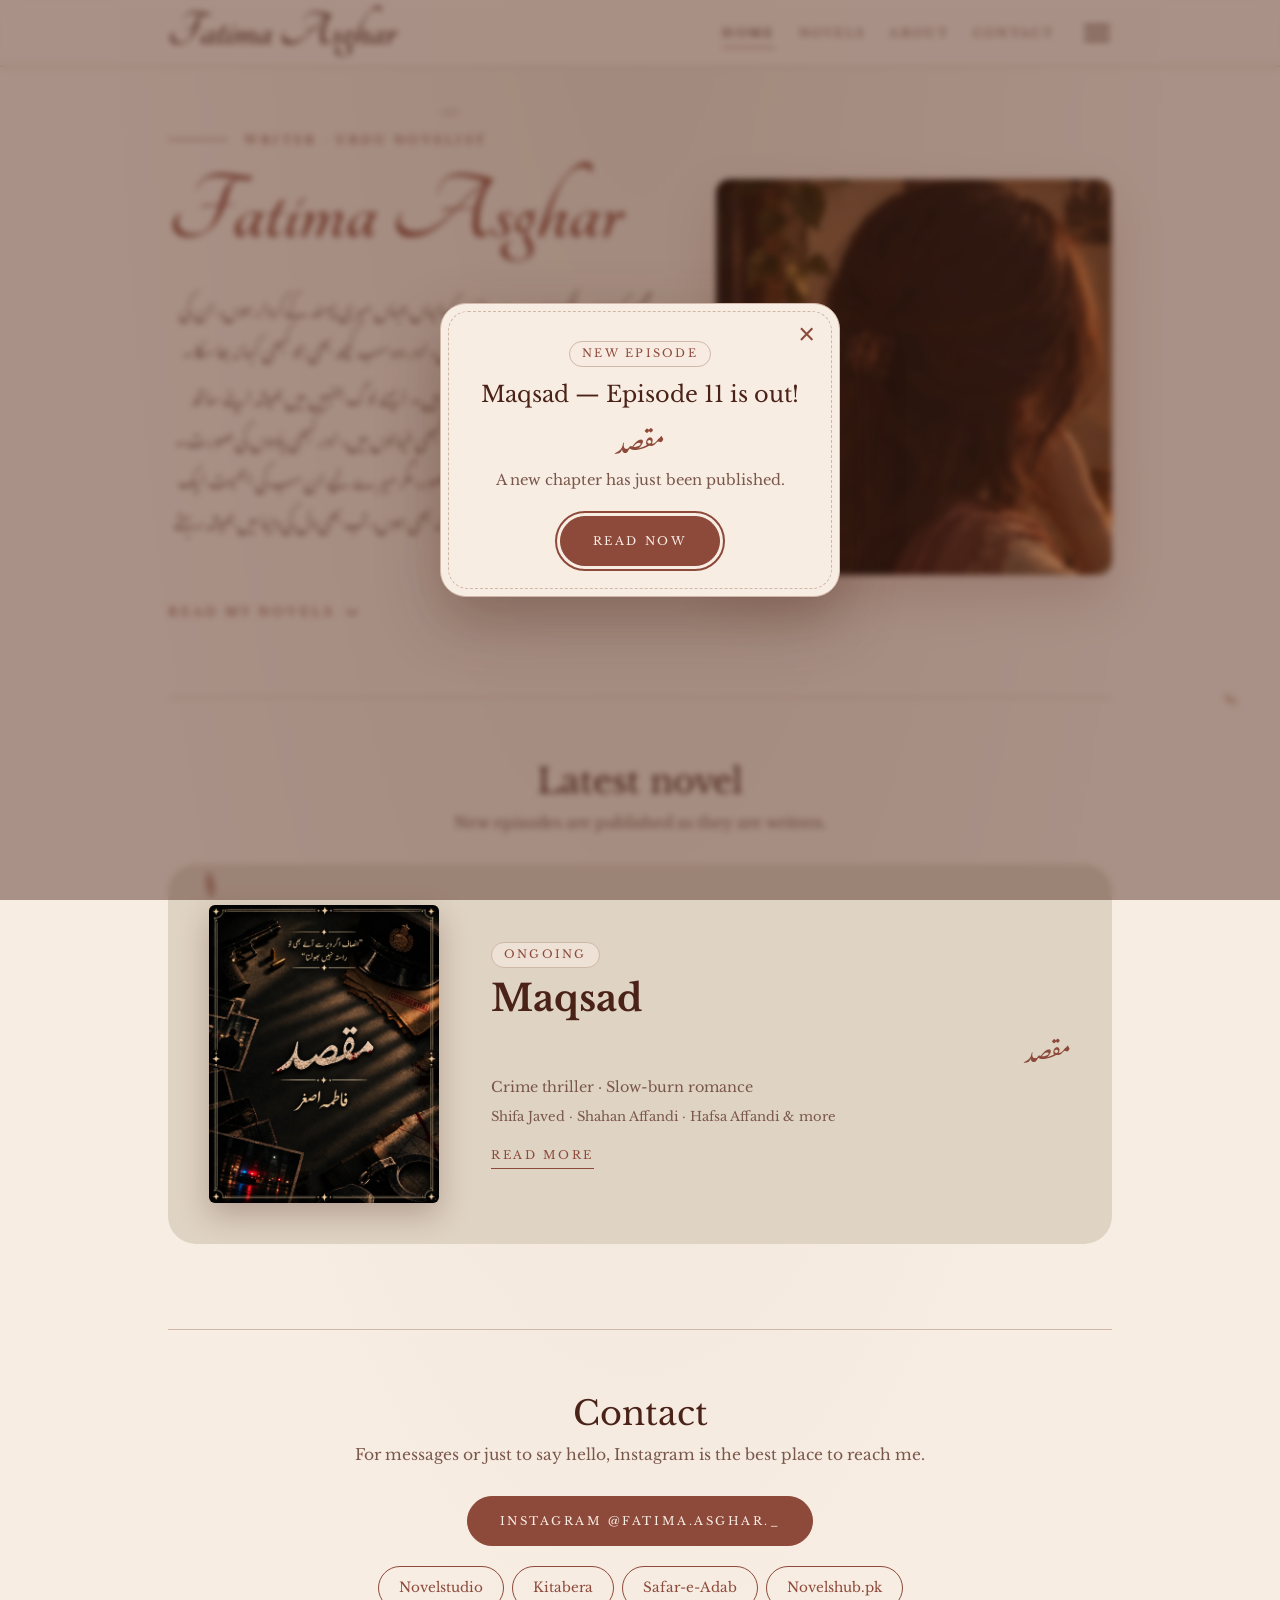
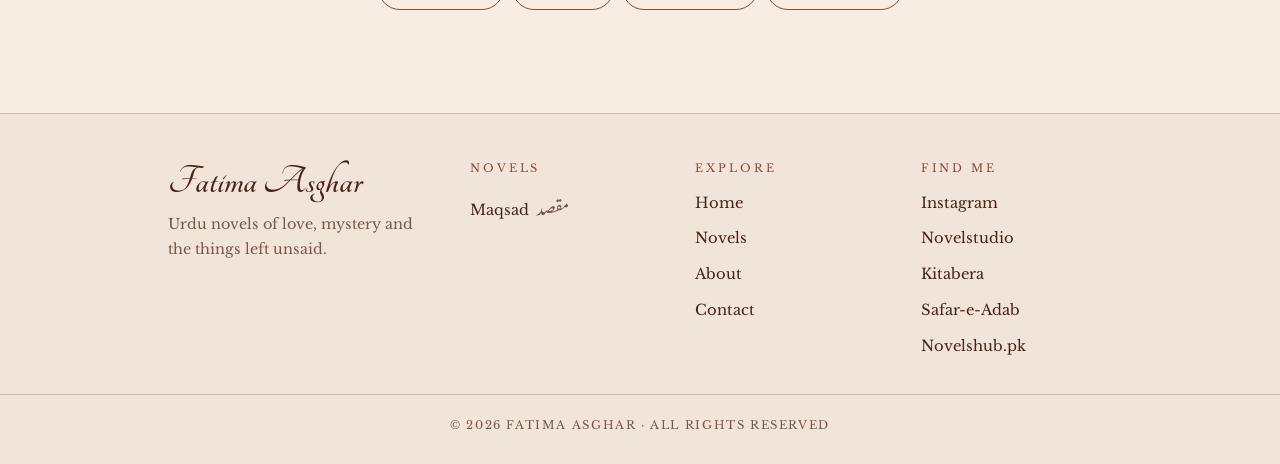
==== commit 4cd1aca1: "Add episodes.js: one-file episode list with titles, tags and auto pop-up" ====
--- a/index.html
+++ b/index.html
@@ -127,6 +127,7 @@
       <a class="btn solid" id="popGo" href="#">Read now</a>
     </div>
   </div>
+  <script src="episodes.js" defer></script>
   <script src="script.js" defer></script>
 </body>
 </html>
--- a/style.css
+++ b/style.css
@@ -319,3 +319,4 @@
 .ab-themes p{font-size:.88rem;line-height:1.7;color:var(--soft)}
 .ab-end .sub{margin-bottom:22px}
 @media (max-width:700px){.ab-themes ul{grid-template-columns:1fr}.ab-themes li{padding:22px 18px}}
+.eps .badge{font-style:normal;font-size:.62rem;letter-spacing:.18em;text-transform:uppercase;color:var(--accent);border:1px solid var(--line);border-radius:999px;padding:1px 9px;margin-left:8px;vertical-align:middle;background:rgba(248,237,227,.6)}
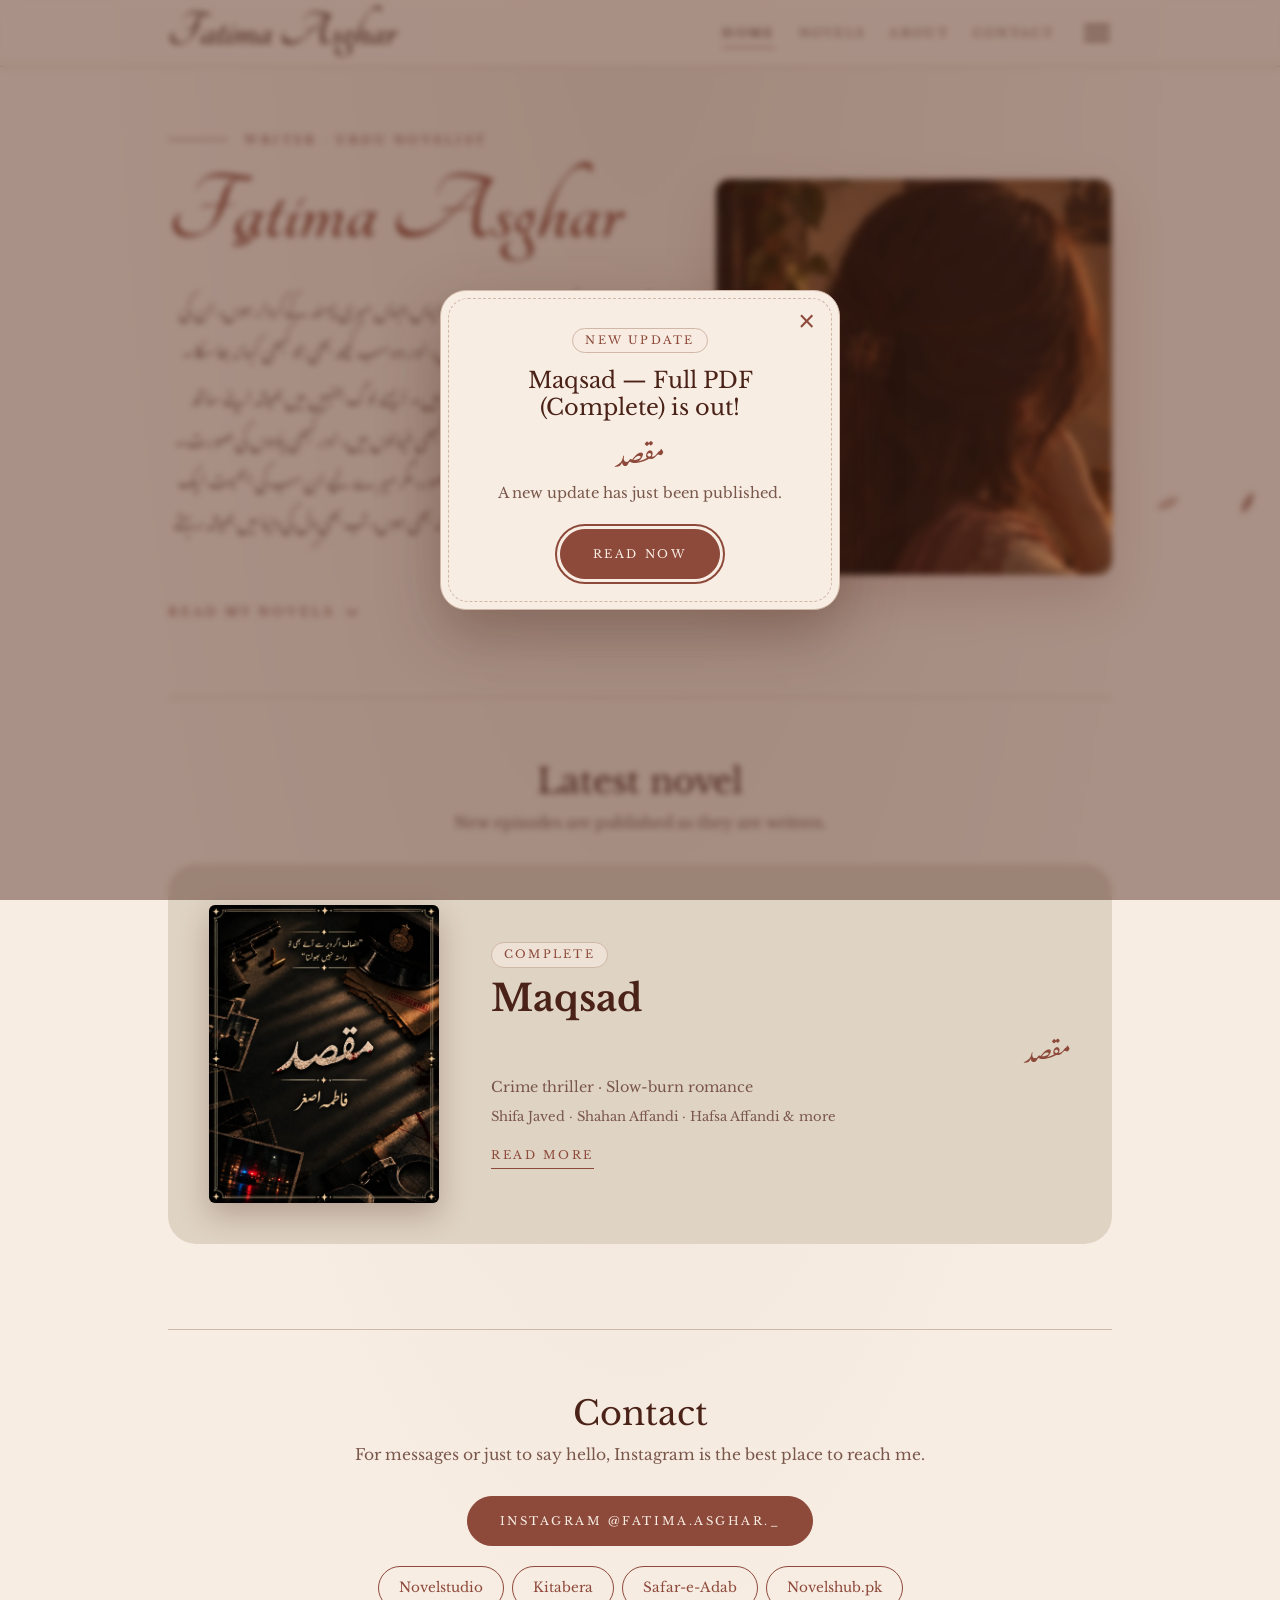
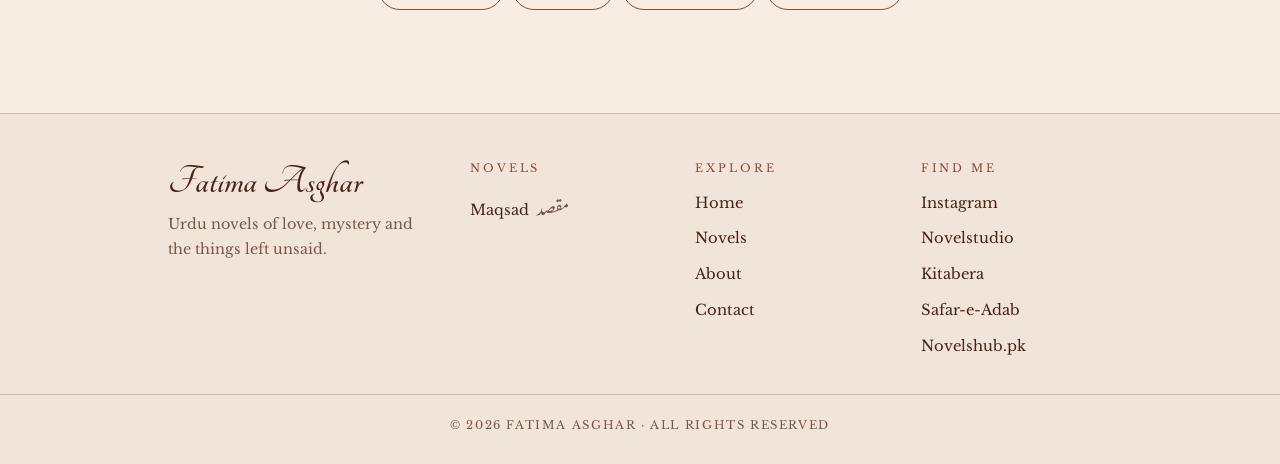
==== commit b4230677: "Mark Maqsad as Complete" ====
--- a/index.html
+++ b/index.html
@@ -82,7 +82,7 @@
         <a class="feat" href="novels/maqsad/">
         <div class="cv"><img src="maqsad-cover.webp" alt="Maqsad cover" width="960" height="1243" loading="lazy"></div>
         <div>
-          <span class="pill">Ongoing</span>
+          <span class="pill">Complete</span>
           <h3>Maqsad</h3>
           <div class="ur" lang="ur">مقصد</div>
           <div class="tag">Crime thriller · Slow-burn romance</div>
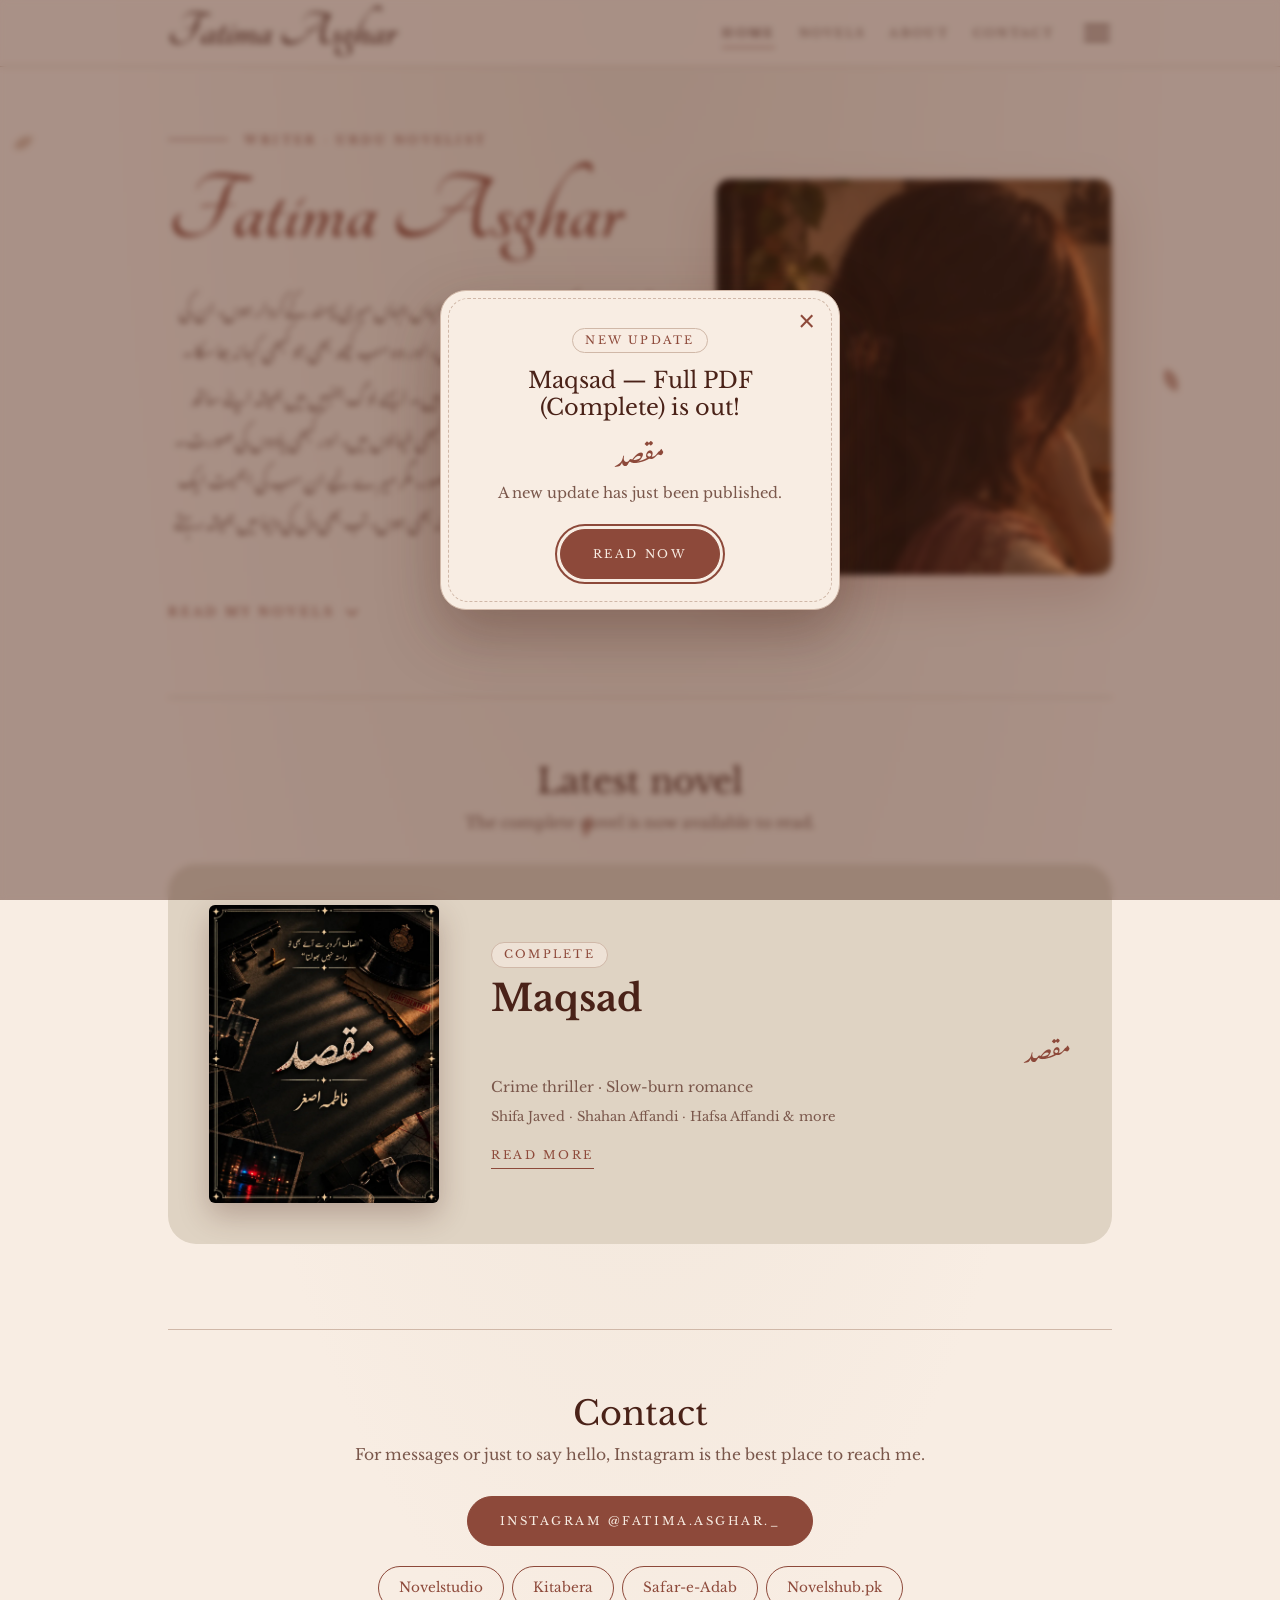
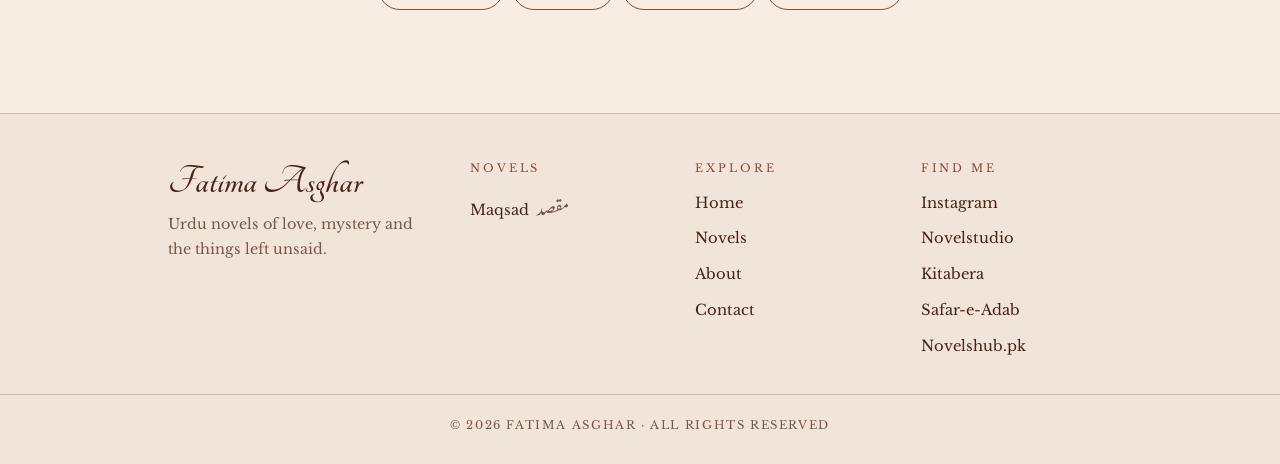
==== commit b71f05e3: "Update site text now that Maqsad is complete" ====
--- a/index.html
+++ b/index.html
@@ -4,7 +4,7 @@
   <meta charset="utf-8">
   <meta name="viewport" content="width=device-width, initial-scale=1, viewport-fit=cover">
   <title>Fatima Asghar — Urdu Novelist | Maqsad</title>
-  <meta name="description" content="Fatima Asghar writes serialized Urdu novels of love, mystery and the things left unsaid. Read her current novel, Maqsad (مقصد), a crime thriller with a slow-burn romance.">
+  <meta name="description" content="Fatima Asghar writes Urdu novels of love, mystery and the things left unsaid. Read her latest novel, Maqsad (مقصد), a crime thriller with a slow-burn romance.">
   <meta name="author" content="Fatima Asghar">
   <meta name="robots" content="index, follow, max-image-preview:large">
   <meta name="color-scheme" content="light">
@@ -14,7 +14,7 @@
   <meta property="og:site_name" content="Fatima Asghar">
   <meta property="og:locale" content="en_US">
   <meta property="og:title" content="Fatima Asghar — Urdu Novelist | Maqsad">
-  <meta property="og:description" content="Fatima Asghar writes serialized Urdu novels of love, mystery and the things left unsaid. Read her current novel, Maqsad (مقصد), a crime thriller with a slow-burn romance.">
+  <meta property="og:description" content="Fatima Asghar writes Urdu novels of love, mystery and the things left unsaid. Read her latest novel, Maqsad (مقصد), a crime thriller with a slow-burn romance.">
   <meta property="og:url" content="https://fatimaasgharnovels.netlify.app/">
   <meta property="og:image" content="https://fatimaasgharnovels.netlify.app/share.jpg">
   <meta property="og:image:type" content="image/jpeg">
@@ -22,7 +22,7 @@
   <meta property="og:image:height" content="630">
   <meta name="twitter:card" content="summary_large_image">
   <meta name="twitter:title" content="Fatima Asghar — Urdu Novelist | Maqsad">
-  <meta name="twitter:description" content="Fatima Asghar writes serialized Urdu novels of love, mystery and the things left unsaid. Read her current novel, Maqsad (مقصد), a crime thriller with a slow-burn romance.">
+  <meta name="twitter:description" content="Fatima Asghar writes Urdu novels of love, mystery and the things left unsaid. Read her latest novel, Maqsad (مقصد), a crime thriller with a slow-burn romance.">
   <meta name="twitter:image" content="https://fatimaasgharnovels.netlify.app/share.jpg">
   <link rel="icon" href="favicon.ico" sizes="any">
   <link rel="icon" href="favicon.svg" type="image/svg+xml">
@@ -32,7 +32,7 @@
   <link rel="manifest" href="site.webmanifest">
   <link rel="preload" href="fonts/tangerine.woff2" as="font" type="font/woff2" crossorigin>
   <link rel="stylesheet" href="style.css">
-  <script type="application/ld+json">{"@context": "https://schema.org", "@graph": [{"@type": "WebSite", "name": "Fatima Asghar", "alternateName": ["Fatima Asghar Novels", "Fatima Asghar Urdu Novels"], "url": "https://fatimaasgharnovels.netlify.app/"}, {"@type": "Person", "name": "Fatima Asghar", "jobTitle": "Urdu novelist", "knowsLanguage": "ur", "description": "Urdu novelist writing serialized novels of love, mystery and the things left unsaid.", "image": "https://fatimaasgharnovels.netlify.app/writer.webp", "url": "https://fatimaasgharnovels.netlify.app/", "sameAs": ["https://www.instagram.com/fatima.asghar._/"]}]}</script>
+  <script type="application/ld+json">{"@context": "https://schema.org", "@graph": [{"@type": "WebSite", "name": "Fatima Asghar", "alternateName": ["Fatima Asghar Novels", "Fatima Asghar Urdu Novels"], "url": "https://fatimaasgharnovels.netlify.app/"}, {"@type": "Person", "name": "Fatima Asghar", "jobTitle": "Urdu novelist", "knowsLanguage": "ur", "description": "Urdu novelist writing novels of love, mystery and the things left unsaid.", "image": "https://fatimaasgharnovels.netlify.app/writer.webp", "url": "https://fatimaasgharnovels.netlify.app/", "sameAs": ["https://www.instagram.com/fatima.asghar._/"]}]}</script>
 </head>
 <body>
   <a class="skip" href="#main">Skip to content</a>
@@ -78,7 +78,7 @@
       </header>
       <section class="sec">
         <h2 class="center">Latest novel</h2>
-        <p class="sub center">New episodes are published as they are written.</p>
+        <p class="sub center">The complete novel is now available to read.</p>
         <a class="feat" href="novels/maqsad/">
         <div class="cv"><img src="maqsad-cover.webp" alt="Maqsad cover" width="960" height="1243" loading="lazy"></div>
         <div>
